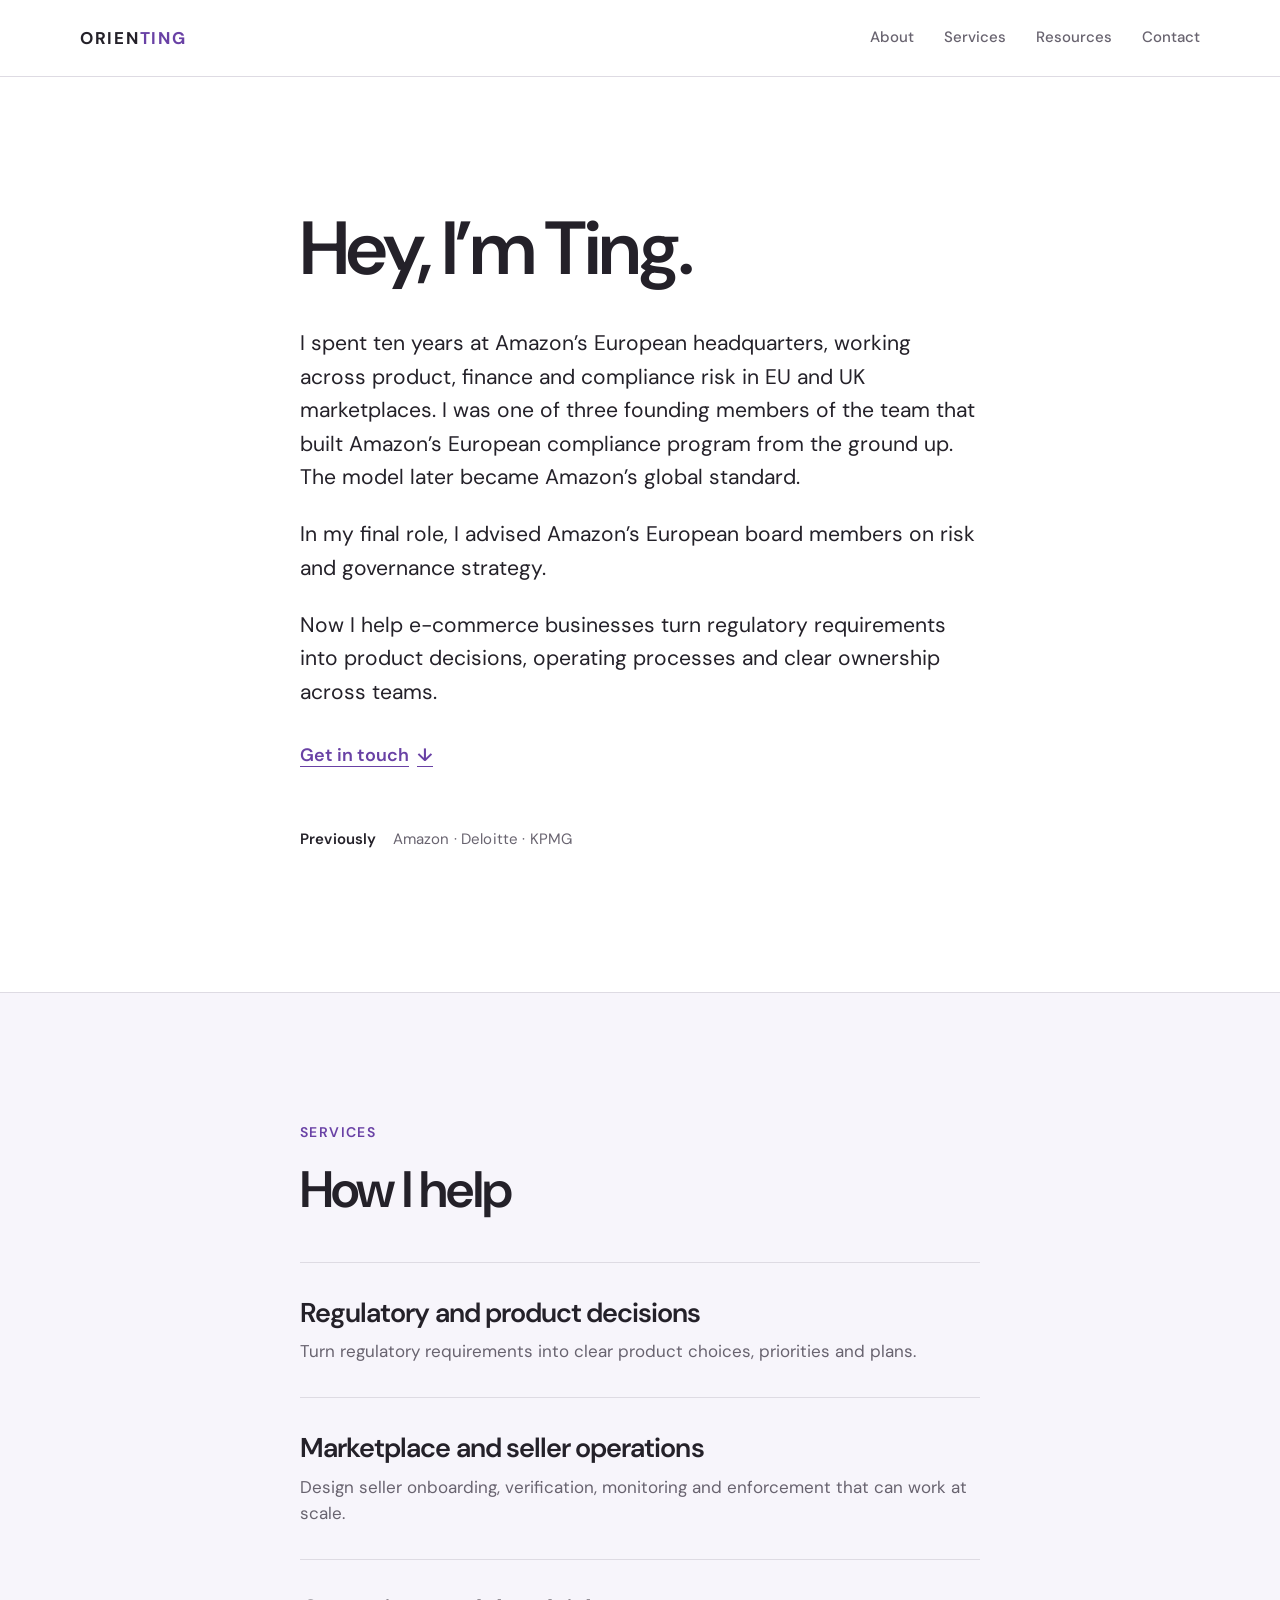
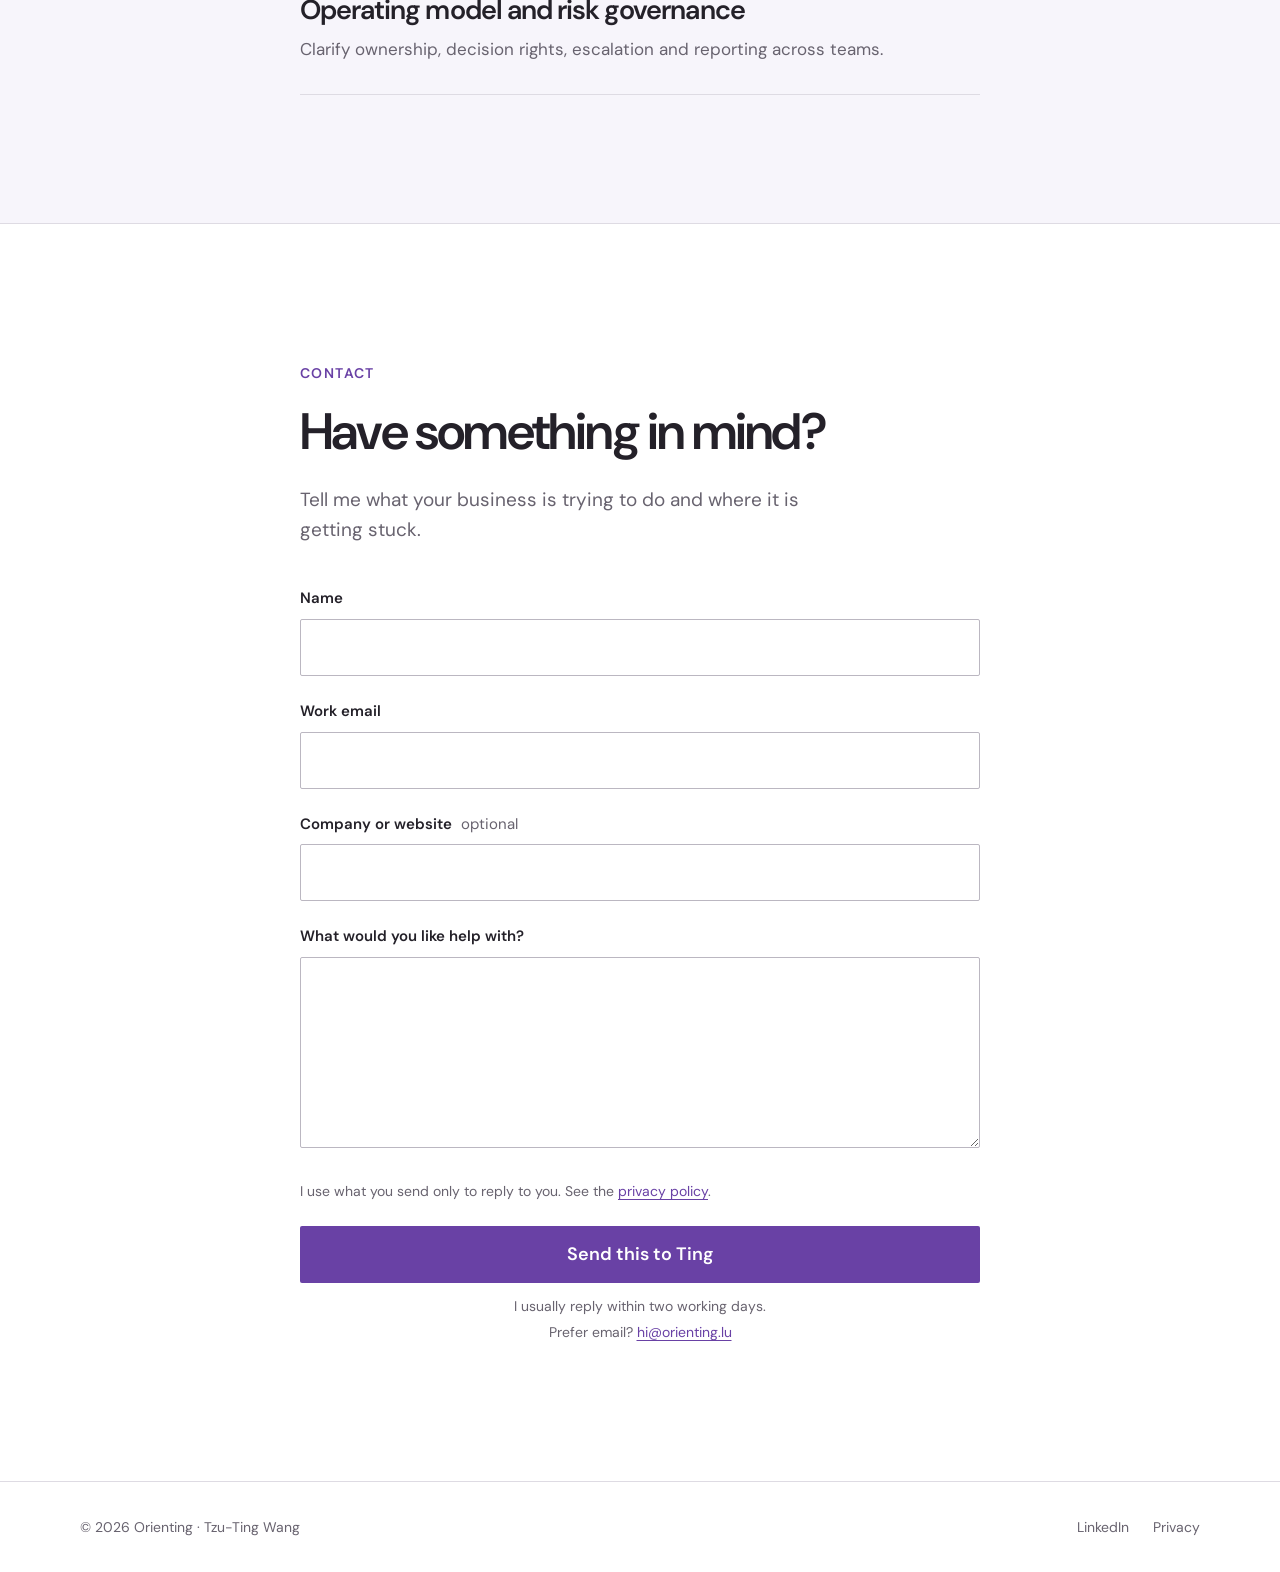
==== index.html @ 8e0dd649 "Fix homepage sharing image reference" ====
<!DOCTYPE html>
<html lang="en">
<head>
  <meta charset="UTF-8" />
  <meta name="viewport" content="width=device-width, initial-scale=1.0" />
  <title>E-commerce Regulatory Advisory | Ting Wang | Orienting</title>
  <meta name="description" content="Ting Wang helps e-commerce businesses turn regulatory requirements into product decisions, operating processes and clear ownership across teams." />
  <meta name="author" content="Tzu-Ting Wang" />
  <meta property="og:title" content="E-commerce Regulatory Advisory | Ting Wang" />
  <meta property="og:description" content="Product, operations and risk advice for e-commerce businesses." />
  <meta property="og:image" content="https://orienting.lu/assets/og-image.jpg" />
  <meta property="og:url" content="https://orienting.lu" />
  <meta property="og:type" content="website" />
  <meta property="og:site_name" content="Orienting" />
  <meta name="twitter:card" content="summary_large_image" />
  <meta name="twitter:title" content="E-commerce Regulatory Advisory | Ting Wang" />
  <meta name="twitter:description" content="Product, operations and risk advice for e-commerce businesses." />
  <meta name="twitter:image" content="https://orienting.lu/assets/og-image.jpg" />
  <link rel="canonical" href="https://orienting.lu/" />
  <link rel="alternate" hreflang="en" href="https://orienting.lu/" />
  <link rel="alternate" hreflang="x-default" href="https://orienting.lu/" />
  <link rel="icon" href="/assets/favicon.svg" type="image/svg+xml" />
  <link rel="preconnect" href="https://fonts.googleapis.com" />
  <link rel="preconnect" href="https://fonts.gstatic.com" crossorigin />
  <link href="https://fonts.googleapis.com/css2?family=DM+Sans:wght@400;500;600;700&amp;display=swap" rel="stylesheet" />
  <link rel="stylesheet" href="/style.css" />

  <script type="application/ld+json">
  {
    "@context": "https://schema.org",
    "@graph": [
      {
        "@type": "ProfessionalService",
        "@id": "https://orienting.lu/#organization",
        "name": "Orienting",
        "url": "https://orienting.lu/",
        "email": "hi@orienting.lu",
        "description": "Independent advisory helping e-commerce businesses turn regulatory requirements into product decisions, operating processes and clear ownership across teams.",
        "founder": { "@id": "https://orienting.lu/#tzu-ting-wang" },
        "areaServed": { "@type": "Place", "name": "Worldwide" },
        "knowsAbout": [
          "European e-commerce compliance",
          "Online marketplace compliance",
          "Marketplace seller operations",
          "Regulatory product decisions",
          "Risk governance"
        ],
        "address": { "@type": "PostalAddress", "addressCountry": "LU", "addressLocality": "Luxembourg" }
      },
      {
        "@type": "Person",
        "@id": "https://orienting.lu/#tzu-ting-wang",
        "name": "Tzu-Ting Wang",
        "alternateName": "Ting Wang",
        "jobTitle": "Founder, Orienting",
        "worksFor": { "@id": "https://orienting.lu/#organization" },
        "url": "https://orienting.lu/",
        "email": "hi@orienting.lu",
        "knowsLanguage": ["en", "zh"],
        "alumniOf": [
          { "@type": "Organization", "name": "Amazon" },
          { "@type": "Organization", "name": "Deloitte" },
          { "@type": "Organization", "name": "KPMG" }
        ],
        "knowsAbout": [
          "European e-commerce compliance",
          "Online marketplace compliance",
          "Marketplace seller operations",
          "Regulatory product decisions",
          "Risk governance"
        ],
        "sameAs": [
          "https://www.linkedin.com/in/wangtzuting/",
          "https://luma.com/user/usr-sBGOoekdV7BDtQ0"
        ]
      },
      {
        "@type": "WebSite",
        "@id": "https://orienting.lu/#website",
        "url": "https://orienting.lu/",
        "name": "Orienting",
        "publisher": { "@id": "https://orienting.lu/#organization" },
        "inLanguage": "en"
      }
    ]
  }
  </script>
</head>
<body>
  <header class="nav">
    <div class="shell nav__inner">
      <a href="#about" class="nav__wordmark" aria-label="Orienting home">ORIEN<span>TING</span></a>
      <nav class="nav__links" id="navLinks" aria-label="Main navigation">
        <a href="#about">About</a>
        <a href="#services">Services</a>
        <a href="/resources">Resources</a>
        <a href="#contact">Contact</a>
      </nav>
      <button class="nav__hamburger" id="navHamburger" type="button" aria-label="Open menu" aria-controls="navLinks" aria-expanded="false">
        <span></span><span></span><span></span>
      </button>
    </div>
  </header>

  <main>
    <section class="intro" id="about" aria-labelledby="intro-title">
      <div class="reading-column">
        <h1 id="intro-title">Hey, I’m Ting.</h1>
        <p>I spent ten years at Amazon’s European headquarters, working across product, finance and compliance risk in EU and UK marketplaces. I was one of three founding members of the team that built Amazon’s European compliance program from the ground up. The model later became Amazon’s global standard.</p>
        <p>In my final role, I advised Amazon’s European board members on risk and governance strategy.</p>
        <p>Now I help e-commerce businesses turn regulatory requirements into product decisions, operating processes and clear ownership across teams.</p>
        <a class="text-cta" href="#contact">Get in touch <span aria-hidden="true">↓</span></a>
        <p class="previously"><span>Previously</span> Amazon · Deloitte · KPMG</p>
      </div>
    </section>

    <section class="services" id="services" aria-labelledby="services-title">
      <div class="reading-column">
        <p class="section-label">Services</p>
        <h2 id="services-title">How I help</h2>

        <div class="service-list">
          <article class="service">
            <h3>Regulatory and product decisions</h3>
            <p>Turn regulatory requirements into clear product choices, priorities and plans.</p>
          </article>
          <article class="service">
            <h3>Marketplace and seller operations</h3>
            <p>Design seller onboarding, verification, monitoring and enforcement that can work at scale.</p>
          </article>
          <article class="service">
            <h3>Operating model and risk governance</h3>
            <p>Clarify ownership, decision rights, escalation and reporting across teams.</p>
          </article>
        </div>
      </div>
    </section>

    <section class="contact" id="contact" aria-labelledby="contact-title">
      <div class="reading-column">
        <p class="section-label">Contact</p>
        <h2 id="contact-title">Have something in mind?</h2>
        <p class="contact__lede">Tell me what your business is trying to do and where it is getting stuck.</p>

        <form class="enquiry" id="enquiryForm" method="post" action="/api/enquiry" novalidate>
          <div class="enquiry__field">
            <label for="name">Name</label>
            <input type="text" id="name" name="name" autocomplete="name" required />
          </div>

          <div class="enquiry__field">
            <label for="email">Work email</label>
            <input type="email" id="email" name="email" autocomplete="email" required />
          </div>

          <div class="enquiry__field">
            <label for="company">Company or website <span>optional</span></label>
            <input type="text" id="company" name="company" autocomplete="organization" />
          </div>

          <div class="enquiry__field">
            <label for="message">What would you like help with?</label>
            <textarea id="message" name="message" rows="6" required></textarea>
          </div>

          <p class="enquiry__privacy">I use what you send only to reply to you. See the <a href="/privacy">privacy policy</a>.</p>

          <div class="enquiry__trap" aria-hidden="true">
            <label for="website">Do not fill this in</label>
            <input type="text" id="website" name="website" tabindex="-1" autocomplete="off" />
          </div>

          <button type="submit" class="submit-button" id="enquirySubmit">Send this to Ting</button>
          <p class="enquiry__note">I usually reply within two working days.</p>
          <p class="enquiry__fallback">Prefer email? <a href="mailto:hi@orienting.lu">hi@orienting.lu</a></p>
          <p class="enquiry__status" id="enquiryStatus" role="status" aria-live="polite"></p>
        </form>
      </div>
    </section>
  </main>

  <footer class="footer">
    <div class="shell footer__inner">
      <p>© 2026 Orienting · Tzu-Ting Wang</p>
      <div class="footer__links">
        <a href="https://www.linkedin.com/in/wangtzuting/" target="_blank" rel="noopener">LinkedIn</a>
        <a href="/privacy">Privacy</a>
      </div>
    </div>
  </footer>

  <script src="/script.js"></script>
</body>
</html>
---- style.css ----
:root {
  --background: #ffffff;
  --surface: #f7f5fb;
  --text: #242129;
  --muted: #68636f;
  --line: #dedbe3;
  --accent: #6941a5;
  --accent-dark: #4d2a82;
  --focus: #d38b16;
  --font: "DM Sans", -apple-system, BlinkMacSystemFont, "Segoe UI", sans-serif;
}

* { box-sizing: border-box; }

html {
  scroll-behavior: smooth;
  scroll-padding-top: 76px;
}

body {
  margin: 0;
  background: var(--background);
  color: var(--text);
  font-family: var(--font);
  font-size: 18px;
  line-height: 1.58;
  -webkit-font-smoothing: antialiased;
}

body.menu-open { overflow: hidden; }

a {
  color: inherit;
  text-decoration: none;
}

button,
input,
textarea {
  font: inherit;
}

h1,
h2,
h3,
p {
  margin-top: 0;
}

h1,
h2,
h3 {
  color: var(--text);
  font-weight: 600;
  letter-spacing: -0.035em;
  line-height: 1.15;
}

h1 {
  margin-bottom: 36px;
  font-size: clamp(2.75rem, 6vw, 4.7rem);
}

h2 {
  margin-bottom: 42px;
  font-size: clamp(2.1rem, 4vw, 3.25rem);
}

h3 {
  margin-bottom: 10px;
  font-size: clamp(1.35rem, 2.2vw, 1.7rem);
}

p {
  margin-bottom: 24px;
}

:focus-visible {
  outline: 3px solid var(--focus);
  outline-offset: 4px;
}

.shell {
  width: min(1120px, calc(100% - 48px));
  margin: 0 auto;
}

.reading-column {
  width: min(680px, calc(100% - 48px));
  margin: 0 auto;
}

.nav {
  position: sticky;
  z-index: 20;
  top: 0;
  background: rgba(255, 255, 255, 0.96);
  border-bottom: 1px solid var(--line);
  backdrop-filter: blur(12px);
}

.nav__inner {
  min-height: 76px;
  display: flex;
  align-items: center;
  justify-content: space-between;
  gap: 28px;
}

.nav__wordmark {
  font-size: 17px;
  font-weight: 700;
  letter-spacing: 0.1em;
}

.nav__wordmark span {
  color: var(--accent);
}

.nav__links {
  display: flex;
  align-items: center;
  gap: 30px;
  color: var(--muted);
  font-size: 15px;
  font-weight: 500;
}

.nav__links a {
  padding: 8px 0;
}

.nav__links a:hover {
  color: var(--accent);
}

.nav__hamburger {
  width: 44px;
  height: 44px;
  display: none;
  padding: 0;
  border: 0;
  background: transparent;
  cursor: pointer;
}

.nav__hamburger span {
  width: 25px;
  height: 2px;
  display: block;
  margin: 5px auto;
  background: var(--text);
  transition: transform 180ms ease, opacity 180ms ease;
}

.intro {
  padding: clamp(78px, 10vw, 132px) 0 clamp(88px, 11vw, 144px);
}

.intro .reading-column > p {
  font-size: clamp(1.15rem, 2vw, 1.32rem);
  line-height: 1.58;
}

.text-cta {
  display: inline-flex;
  align-items: center;
  gap: 8px;
  margin-top: 8px;
  color: var(--accent);
  font-weight: 600;
  text-decoration: underline;
  text-decoration-thickness: 1px;
  text-underline-offset: 5px;
}

.text-cta:hover {
  color: var(--accent-dark);
}

.previously {
  margin: 58px 0 0;
  color: var(--muted);
  font-size: 15px !important;
  letter-spacing: 0.01em;
}

.previously span {
  margin-right: 12px;
  color: var(--text);
  font-weight: 600;
}

.services {
  padding: clamp(82px, 10vw, 128px) 0;
  background: var(--surface);
  border-block: 1px solid var(--line);
}

.section-label {
  margin-bottom: 18px;
  color: var(--accent);
  font-size: 14px;
  font-weight: 600;
  letter-spacing: 0.1em;
  text-transform: uppercase;
}

.service-list {
  border-top: 1px solid var(--line);
}

.service {
  padding: 34px 0 32px;
  border-bottom: 1px solid var(--line);
}

.service p {
  margin: 0;
  color: var(--muted);
  font-size: 17px;
}

.contact {
  padding: clamp(86px, 11vw, 138px) 0;
}

.contact__lede {
  max-width: 560px;
  margin: -18px 0 42px;
  color: var(--muted);
  font-size: 19px;
}

.enquiry__field {
  margin-bottom: 24px;
}

.enquiry__field label {
  display: block;
  margin-bottom: 8px;
  font-size: 15px;
  font-weight: 600;
}

.enquiry__field label span {
  margin-left: 5px;
  color: var(--muted);
  font-weight: 400;
}

.enquiry__field input,
.enquiry__field textarea {
  width: 100%;
  padding: 14px 15px;
  color: var(--text);
  background: var(--background);
  border: 1px solid #bbb7c1;
  border-radius: 2px;
  font-size: 17px;
}

.enquiry__field textarea {
  min-height: 164px;
  resize: vertical;
}

.enquiry__field input:focus,
.enquiry__field textarea:focus {
  border-color: var(--accent);
  box-shadow: 0 0 0 1px var(--accent);
  outline: 0;
}

.enquiry__field input[aria-invalid="true"],
.enquiry__field textarea[aria-invalid="true"] {
  border-color: #a43c32;
}

.enquiry__privacy {
  margin: 0 0 24px;
  color: var(--muted);
  font-size: 14px;
}

.enquiry__privacy a,
.enquiry__fallback a {
  color: var(--accent);
  text-decoration: underline;
  text-underline-offset: 3px;
}

.enquiry__trap {
  position: absolute;
  left: -9999px;
  width: 1px;
  height: 1px;
  overflow: hidden;
}

.submit-button {
  width: 100%;
  min-height: 54px;
  padding: 14px 22px;
  color: #fff;
  background: var(--accent);
  border: 0;
  border-radius: 2px;
  font-weight: 600;
  cursor: pointer;
}

.submit-button:hover {
  background: var(--accent-dark);
}

.submit-button[disabled] {
  opacity: 0.6;
  cursor: progress;
}

.enquiry__note,
.enquiry__fallback {
  margin: 12px 0 0;
  color: var(--muted);
  text-align: center;
  font-size: 14px;
}

.enquiry__fallback {
  margin-top: 4px;
}

.enquiry__status {
  margin: 20px 0 0;
  text-align: center;
  font-size: 16px;
  font-weight: 600;
}

.enquiry__status:empty {
  margin: 0;
}

.enquiry__status.is-error {
  color: #a43c32;
}

.enquiry__status.is-success {
  color: var(--accent-dark);
}

.enquiry--sent .enquiry__field,
.enquiry--sent .enquiry__privacy,
.enquiry--sent .submit-button,
.enquiry--sent .enquiry__note,
.enquiry--sent .enquiry__fallback {
  display: none;
}

.enquiry--sent .enquiry__status {
  padding: 28px 0;
  font-size: 19px;
}

.footer {
  padding: 34px 0;
  color: var(--muted);
  border-top: 1px solid var(--line);
  font-size: 14px;
}

.footer__inner {
  display: flex;
  align-items: center;
  justify-content: space-between;
  gap: 24px;
}

.footer p {
  margin: 0;
}

.footer__links {
  display: flex;
  gap: 24px;
}

.footer a:hover {
  color: var(--accent);
}

.resources-page,
.privacy-section {
  min-height: 72vh;
  padding: clamp(76px, 9vw, 118px) 0;
}

.resources-intro {
  margin-bottom: 70px;
}

.resources-intro h1,
.privacy__headline {
  font-size: clamp(2.65rem, 5vw, 4.35rem);
}

.resources-intro p {
  color: var(--muted);
  font-size: 19px;
}

.resource-list {
  border-top: 1px solid var(--line);
}

.resource {
  padding: 38px 0;
  border-bottom: 1px solid var(--line);
  scroll-margin-top: 96px;
}

.resource h2 {
  margin-bottom: 22px;
  font-size: clamp(1.65rem, 3vw, 2.2rem);
}

.resource p {
  color: var(--muted);
  font-size: 17px;
}

.resource .resource__source {
  margin-bottom: 0;
  font-size: 14px;
}

.resource a,
.privacy__body a {
  color: var(--accent);
  text-decoration: underline;
  text-underline-offset: 3px;
}

.resources-contact {
  padding-top: 70px;
}

.resources-contact h2 {
  margin-bottom: 18px;
  font-size: clamp(1.9rem, 3.5vw, 2.6rem);
}

.privacy__updated,
.privacy__body {
  color: var(--muted);
}

.privacy__body {
  margin-top: 52px;
}

.privacy__body h2 {
  margin: 42px 0 16px;
  font-size: 1.6rem;
}

@media (max-width: 760px) {
  body {
    font-size: 17px;
  }

  .shell,
  .reading-column {
    width: min(100% - 36px, 680px);
  }

  .nav__inner {
    min-height: 68px;
  }

  .nav__hamburger {
    display: block;
  }

  .nav__links {
    position: fixed;
    inset: 68px 0 auto;
    display: none;
    padding: 26px 18px 30px;
    align-items: stretch;
    gap: 4px;
    background: #fff;
    border-bottom: 1px solid var(--line);
    box-shadow: 0 18px 34px rgba(36, 33, 41, 0.08);
    font-size: 18px;
  }

  .nav__links.open {
    display: flex;
  }

  .nav__links a {
    padding: 12px 0;
  }

  .nav__hamburger[aria-expanded="true"] span:nth-child(1) {
    transform: translateY(7px) rotate(45deg);
  }

  .nav__hamburger[aria-expanded="true"] span:nth-child(2) {
    opacity: 0;
  }

  .nav__hamburger[aria-expanded="true"] span:nth-child(3) {
    transform: translateY(-7px) rotate(-45deg);
  }

  .intro {
    padding-top: 66px;
    padding-bottom: 88px;
  }

  .intro .reading-column > p {
    font-size: 1.08rem;
    line-height: 1.62;
  }

  h1 {
    margin-bottom: 30px;
    font-size: clamp(2.65rem, 13vw, 3.75rem);
  }

  h2 {
    margin-bottom: 34px;
  }

  .previously {
    margin-top: 46px;
    line-height: 1.7 !important;
  }

  .service {
    padding: 29px 0 27px;
  }

  .contact__lede {
    margin-top: -12px;
    margin-bottom: 36px;
  }

  .footer__inner {
    align-items: flex-start;
    flex-direction: column;
    gap: 14px;
  }
}

@media (prefers-reduced-motion: reduce) {
  html {
    scroll-behavior: auto;
  }

  *,
  *::before,
  *::after {
    transition: none !important;
  }
}
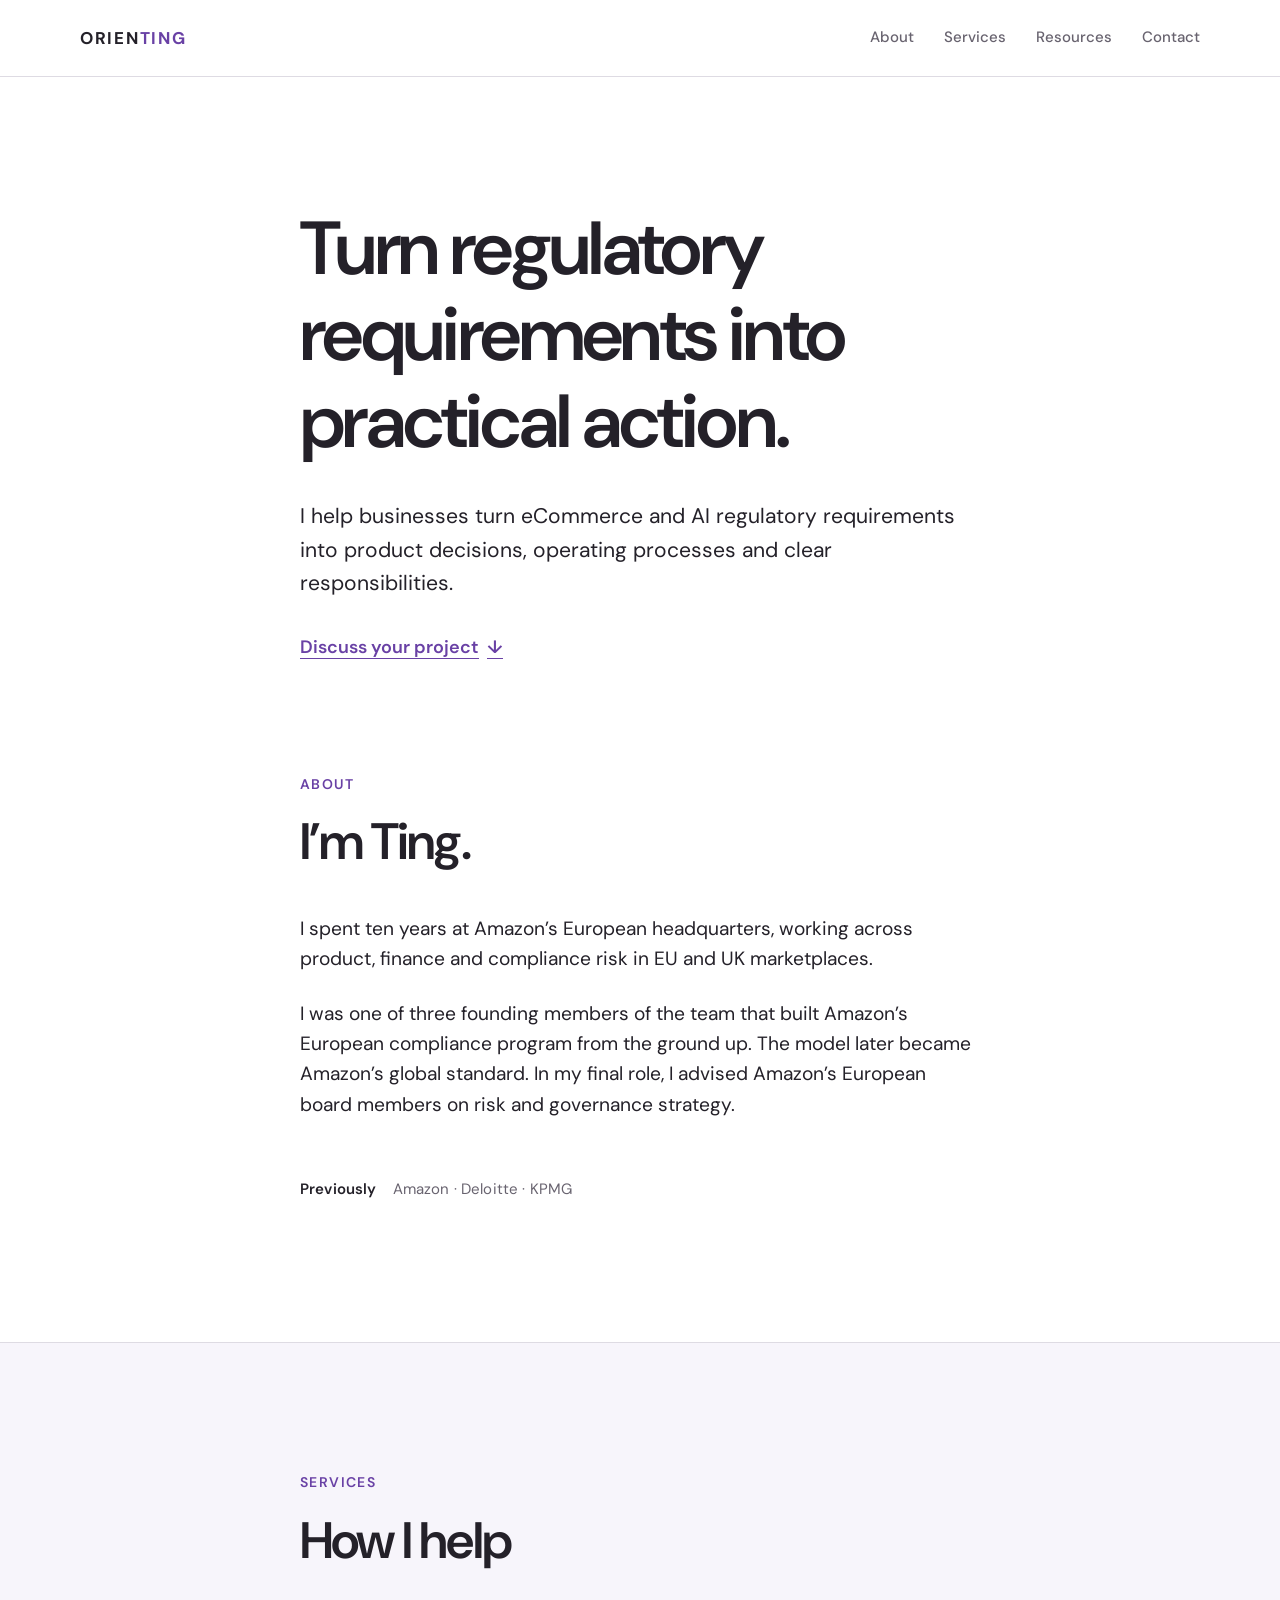
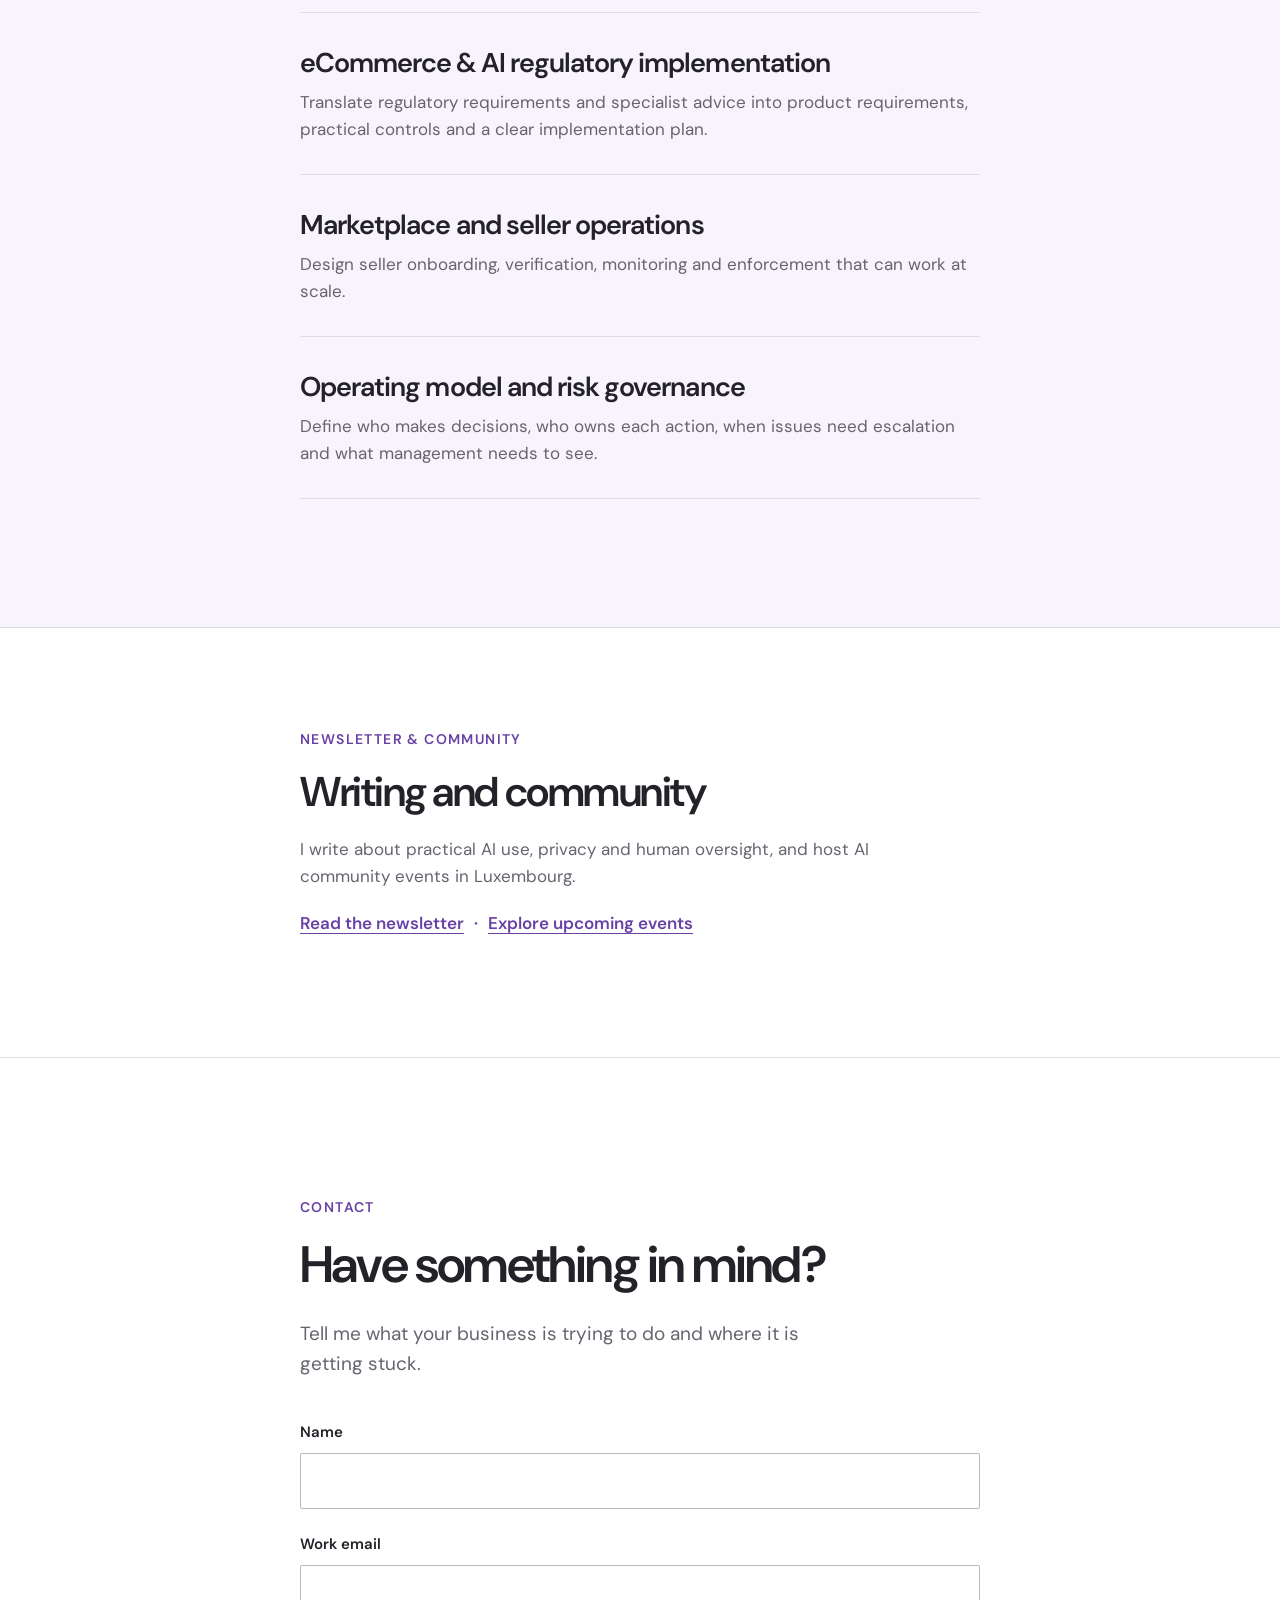
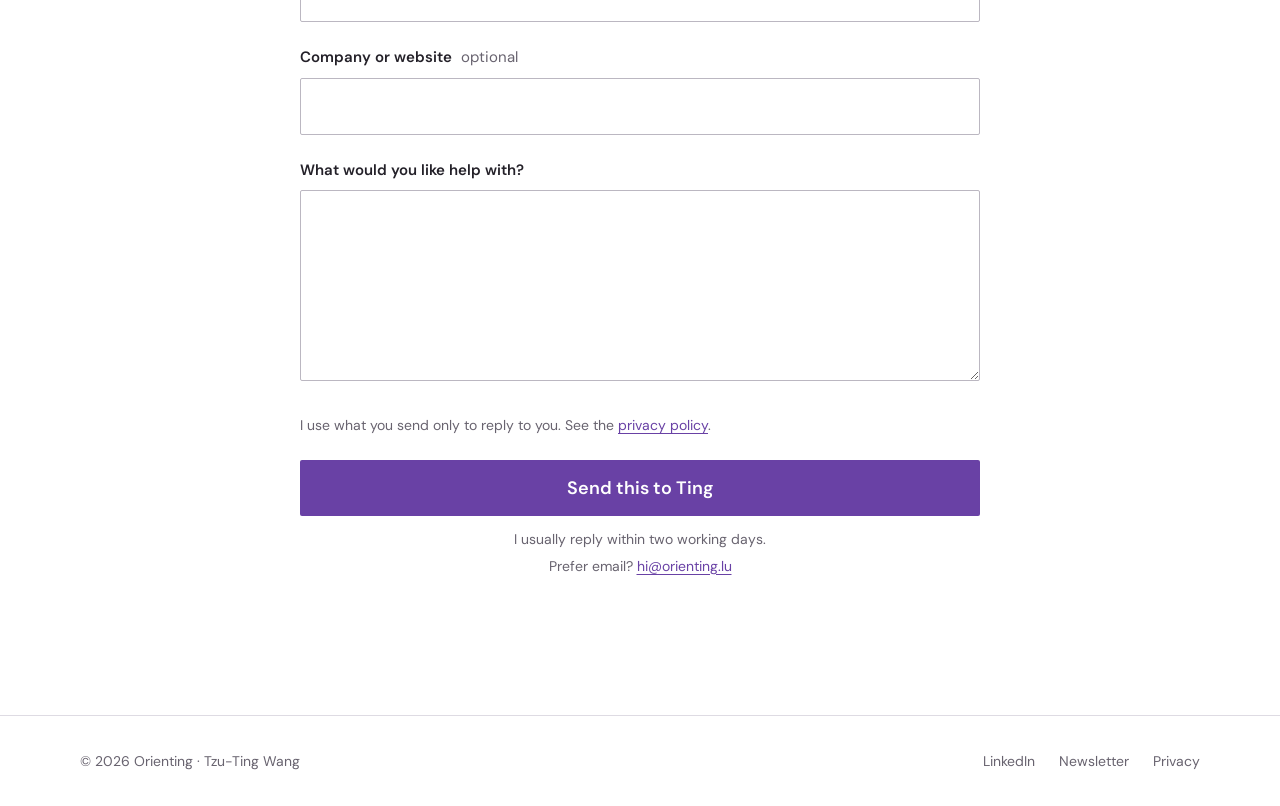
==== commit 31517abd: "Update eCommerce and AI positioning Refresh the homepage offer, services, newsletter and community l" ====
--- a/index.html
+++ b/index.html
@@ -3,19 +3,19 @@
 <head>
   <meta charset="UTF-8" />
   <meta name="viewport" content="width=device-width, initial-scale=1.0" />
-  <title>E-commerce Regulatory Advisory | Ting Wang | Orienting</title>
-  <meta name="description" content="Ting Wang helps e-commerce businesses turn regulatory requirements into product decisions, operating processes and clear ownership across teams." />
+  <title>eCommerce &amp; AI Regulatory Implementation | Ting Wang | Orienting</title>
+  <meta name="description" content="Turn eCommerce and AI regulatory requirements into product decisions, operating processes and clear responsibilities. Independent advice from Ting Wang." />
   <meta name="author" content="Tzu-Ting Wang" />
-  <meta property="og:title" content="E-commerce Regulatory Advisory | Ting Wang" />
-  <meta property="og:description" content="Product, operations and risk advice for e-commerce businesses." />
-  <meta property="og:image" content="https://orienting.lu/assets/og-image.jpg" />
+  <meta property="og:title" content="eCommerce &amp; AI Regulatory Implementation | Ting Wang" />
+  <meta property="og:description" content="Turn eCommerce and AI regulatory requirements into product decisions, operating processes and clear responsibilities. Independent advice from Ting Wang." />
+  <meta property="og:image" content="https://orienting.lu/assets/og-image-v2.png" />
   <meta property="og:url" content="https://orienting.lu" />
   <meta property="og:type" content="website" />
   <meta property="og:site_name" content="Orienting" />
   <meta name="twitter:card" content="summary_large_image" />
-  <meta name="twitter:title" content="E-commerce Regulatory Advisory | Ting Wang" />
-  <meta name="twitter:description" content="Product, operations and risk advice for e-commerce businesses." />
-  <meta name="twitter:image" content="https://orienting.lu/assets/og-image.jpg" />
+  <meta name="twitter:title" content="eCommerce &amp; AI Regulatory Implementation | Ting Wang" />
+  <meta name="twitter:description" content="Turn eCommerce and AI regulatory requirements into product decisions, operating processes and clear responsibilities. Independent advice from Ting Wang." />
+  <meta name="twitter:image" content="https://orienting.lu/assets/og-image-v2.png" />
   <link rel="canonical" href="https://orienting.lu/" />
   <link rel="alternate" hreflang="en" href="https://orienting.lu/" />
   <link rel="alternate" hreflang="x-default" href="https://orienting.lu/" />
@@ -35,7 +35,7 @@
         "name": "Orienting",
         "url": "https://orienting.lu/",
         "email": "hi@orienting.lu",
-        "description": "Independent advisory helping e-commerce businesses turn regulatory requirements into product decisions, operating processes and clear ownership across teams.",
+        "description": "Independent advice from Ting Wang on turning eCommerce and AI regulatory requirements into product decisions, operating processes and clear responsibilities.",
         "founder": { "@id": "https://orienting.lu/#tzu-ting-wang" },
         "areaServed": { "@type": "Place", "name": "Worldwide" },
         "knowsAbout": [
@@ -43,7 +43,8 @@
           "Online marketplace compliance",
           "Marketplace seller operations",
           "Regulatory product decisions",
-          "Risk governance"
+          "Risk governance",
+          "AI regulatory implementation"
         ],
         "address": { "@type": "PostalAddress", "addressCountry": "LU", "addressLocality": "Luxembourg" }
       },
@@ -67,7 +68,8 @@
           "Online marketplace compliance",
           "Marketplace seller operations",
           "Regulatory product decisions",
-          "Risk governance"
+          "Risk governance",
+          "AI regulatory implementation"
         ],
         "sameAs": [
           "https://www.linkedin.com/in/wangtzuting/",
@@ -89,7 +91,7 @@
 <body>
   <header class="nav">
     <div class="shell nav__inner">
-      <a href="#about" class="nav__wordmark" aria-label="Orienting home">ORIEN<span>TING</span></a>
+      <a href="/" class="nav__wordmark" aria-label="Orienting home">ORIEN<span>TING</span></a>
       <nav class="nav__links" id="navLinks" aria-label="Main navigation">
         <a href="#about">About</a>
         <a href="#services">Services</a>
@@ -103,13 +105,20 @@
   </header>
 
   <main>
-    <section class="intro" id="about" aria-labelledby="intro-title">
-      <div class="reading-column">
-        <h1 id="intro-title">Hey, I’m Ting.</h1>
-        <p>I spent ten years at Amazon’s European headquarters, working across product, finance and compliance risk in EU and UK marketplaces. I was one of three founding members of the team that built Amazon’s European compliance program from the ground up. The model later became Amazon’s global standard.</p>
-        <p>In my final role, I advised Amazon’s European board members on risk and governance strategy.</p>
-        <p>Now I help e-commerce businesses turn regulatory requirements into product decisions, operating processes and clear ownership across teams.</p>
-        <a class="text-cta" href="#contact">Get in touch <span aria-hidden="true">↓</span></a>
+    <section class="intro" aria-labelledby="intro-title">
+      <div class="reading-column">
+        <h1 id="intro-title">Turn regulatory requirements into practical action.</h1>
+        <p>I help businesses turn eCommerce and AI regulatory requirements into product decisions, operating processes and clear responsibilities.</p>
+        <a class="text-cta" href="#contact">Discuss your project <span aria-hidden="true">↓</span></a>
+      </div>
+    </section>
+
+    <section class="about" id="about" aria-labelledby="about-title">
+      <div class="reading-column">
+        <p class="section-label">About</p>
+        <h2 id="about-title">I’m Ting.</h2>
+        <p>I spent ten years at Amazon’s European headquarters, working across product, finance and compliance risk in EU and UK marketplaces.</p>
+        <p>I was one of three founding members of the team that built Amazon’s European compliance program from the ground up. The model later became Amazon’s global standard. In my final role, I advised Amazon’s European board members on risk and governance strategy.</p>
         <p class="previously"><span>Previously</span> Amazon · Deloitte · KPMG</p>
       </div>
     </section>
@@ -121,8 +130,8 @@
 
         <div class="service-list">
           <article class="service">
-            <h3>Regulatory and product decisions</h3>
-            <p>Turn regulatory requirements into clear product choices, priorities and plans.</p>
+            <h3>eCommerce &amp; AI regulatory implementation</h3>
+            <p>Translate regulatory requirements and specialist advice into product requirements, practical controls and a clear implementation plan.</p>
           </article>
           <article class="service">
             <h3>Marketplace and seller operations</h3>
@@ -130,9 +139,18 @@
           </article>
           <article class="service">
             <h3>Operating model and risk governance</h3>
-            <p>Clarify ownership, decision rights, escalation and reporting across teams.</p>
+            <p>Define who makes decisions, who owns each action, when issues need escalation and what management needs to see.</p>
           </article>
         </div>
+      </div>
+    </section>
+
+    <section class="newsletter" aria-labelledby="newsletter-title">
+      <div class="reading-column">
+        <p class="section-label">Newsletter &amp; community</p>
+        <h2 id="newsletter-title">Writing and community</h2>
+        <p>I write about practical AI use, privacy and human oversight, and host AI community events in Luxembourg.</p>
+        <p class="newsletter__links"><a href="https://twspace.substack.com/" target="_blank" rel="noopener">Read the newsletter</a><span aria-hidden="true">·</span><a href="https://luma.com/user/ttwang" target="_blank" rel="noopener">Explore upcoming events</a></p>
       </div>
     </section>
 
@@ -184,6 +202,7 @@
       <p>© 2026 Orienting · Tzu-Ting Wang</p>
       <div class="footer__links">
         <a href="https://www.linkedin.com/in/wangtzuting/" target="_blank" rel="noopener">LinkedIn</a>
+        <a href="https://twspace.substack.com/" target="_blank" rel="noopener">Newsletter</a>
         <a href="/privacy">Privacy</a>
       </div>
     </div>
--- a/style.css
+++ b/style.css
@@ -154,7 +154,7 @@
 }
 
 .intro {
-  padding: clamp(78px, 10vw, 132px) 0 clamp(88px, 11vw, 144px);
+  padding: clamp(78px, 10vw, 132px) 0 clamp(72px, 9vw, 112px);
 }
 
 .intro .reading-column > p {
@@ -191,6 +191,14 @@
   font-weight: 600;
 }
 
+.about {
+  padding: 0 0 clamp(88px, 11vw, 144px);
+}
+
+.about .reading-column > p:not(.section-label):not(.previously) {
+  font-size: clamp(1.05rem, 1.8vw, 1.2rem);
+}
+
 .services {
   padding: clamp(82px, 10vw, 128px) 0;
   background: var(--surface);
@@ -219,6 +227,42 @@
   margin: 0;
   color: var(--muted);
   font-size: 17px;
+}
+
+.newsletter {
+  padding: clamp(68px, 8vw, 100px) 0;
+  border-bottom: 1px solid var(--line);
+}
+
+.newsletter h2 {
+  margin-bottom: 20px;
+  font-size: clamp(1.9rem, 3.5vw, 2.6rem);
+}
+
+.newsletter p:not(.section-label) {
+  max-width: 590px;
+  margin-bottom: 20px;
+  color: var(--muted);
+  font-size: 17px;
+}
+
+.newsletter__links {
+  display: flex;
+  flex-wrap: wrap;
+  gap: 10px;
+  color: var(--accent) !important;
+  font-weight: 600;
+}
+
+.newsletter__links a {
+  color: var(--accent);
+  text-decoration: underline;
+  text-decoration-thickness: 1px;
+  text-underline-offset: 4px;
+}
+
+.newsletter__links a:hover {
+  color: var(--accent-dark);
 }
 
 .contact {
@@ -518,6 +562,10 @@
 
   .intro {
     padding-top: 66px;
+    padding-bottom: 64px;
+  }
+
+  .about {
     padding-bottom: 88px;
   }
 
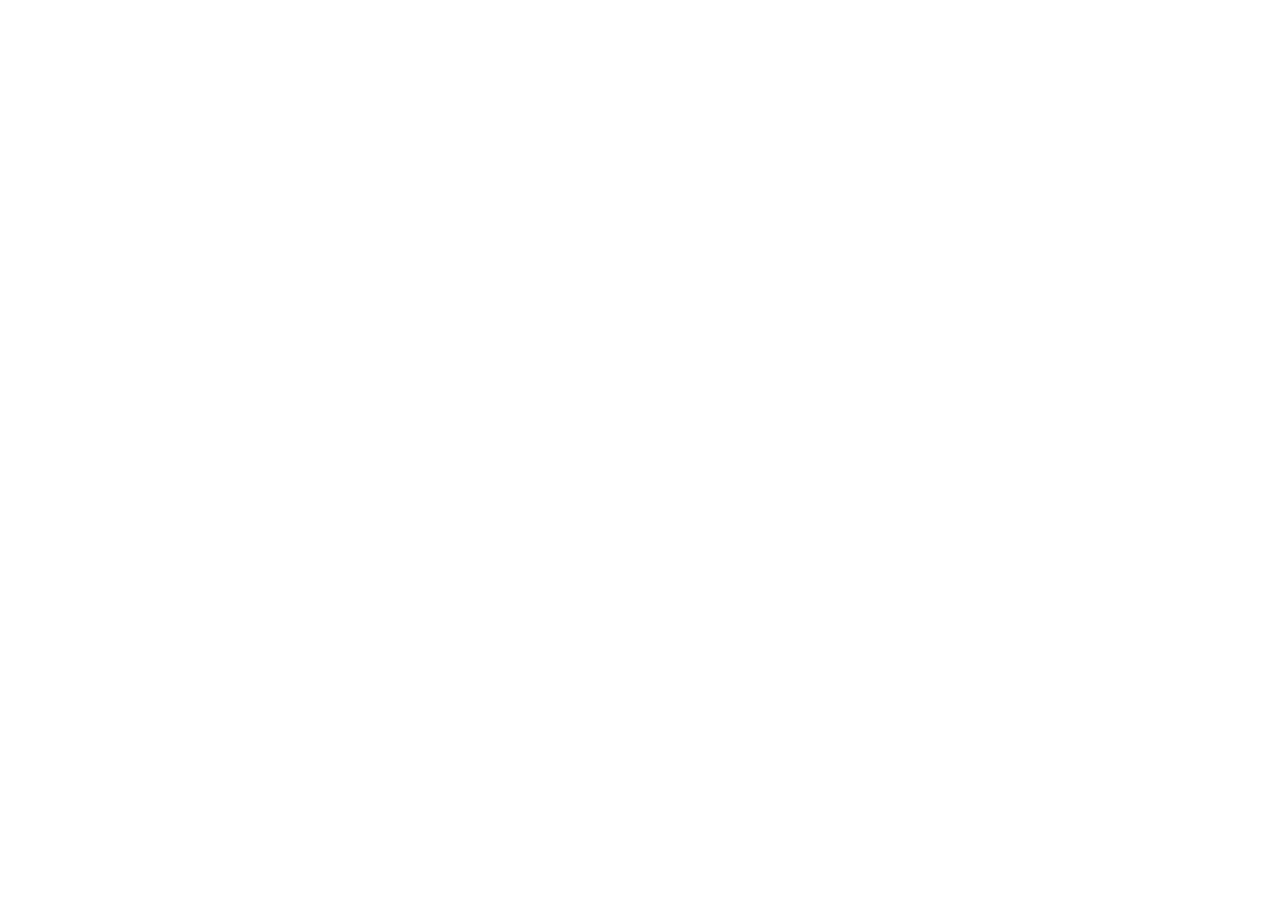
==== commit e4539f41: "Update regulatory advisory sharing metadata" ====
--- a/index.html
+++ b/index.html
@@ -6,16 +6,22 @@
   <title>eCommerce &amp; AI Regulatory Implementation | Ting Wang | Orienting</title>
   <meta name="description" content="Turn eCommerce and AI regulatory requirements into product decisions, operating processes and clear responsibilities. Independent advice from Ting Wang." />
   <meta name="author" content="Tzu-Ting Wang" />
-  <meta property="og:title" content="eCommerce &amp; AI Regulatory Implementation | Ting Wang" />
-  <meta property="og:description" content="Turn eCommerce and AI regulatory requirements into product decisions, operating processes and clear responsibilities. Independent advice from Ting Wang." />
-  <meta property="og:image" content="https://orienting.lu/assets/og-image-v2.png" />
-  <meta property="og:url" content="https://orienting.lu" />
+  <meta property="og:title" content="Orienting | Regulatory Implementation Advisory" />
+  <meta property="og:description" content="I help businesses turn regulatory requirements into prioritised product and operating roadmaps, drawing on a decade at Amazon and earlier experience at Deloitte and KPMG." />
+  <meta property="og:image" content="https://orienting.lu/assets/og-action-plan-2026.png" />
+  <meta property="og:image:secure_url" content="https://orienting.lu/assets/og-action-plan-2026.png" />
+  <meta property="og:image:type" content="image/png" />
+  <meta property="og:image:width" content="1200" />
+  <meta property="og:image:height" content="630" />
+  <meta property="og:image:alt" content="Turn regulatory requirements into a clear action plan." />
+  <meta property="og:url" content="https://orienting.lu/" />
   <meta property="og:type" content="website" />
   <meta property="og:site_name" content="Orienting" />
   <meta name="twitter:card" content="summary_large_image" />
-  <meta name="twitter:title" content="eCommerce &amp; AI Regulatory Implementation | Ting Wang" />
-  <meta name="twitter:description" content="Turn eCommerce and AI regulatory requirements into product decisions, operating processes and clear responsibilities. Independent advice from Ting Wang." />
-  <meta name="twitter:image" content="https://orienting.lu/assets/og-image-v2.png" />
+  <meta name="twitter:title" content="Orienting | Regulatory Implementation Advisory" />
+  <meta name="twitter:description" content="I help businesses turn regulatory requirements into prioritised product and operating roadmaps, drawing on a decade at Amazon and earlier experience at Deloitte and KPMG." />
+  <meta name="twitter:image" content="https://orienting.lu/assets/og-action-plan-2026.png" />
+  <meta name="twitter:image:alt" content="Turn regulatory requirements into a clear action plan." />
   <link rel="canonical" href="https://orienting.lu/" />
   <link rel="alternate" hreflang="en" href="https://orienting.lu/" />
   <link rel="alternate" hreflang="x-default" href="https://orienting.lu/" />
@@ -24,6 +30,7 @@
   <link rel="preconnect" href="https://fonts.gstatic.com" crossorigin />
   <link href="https://fonts.googleapis.com/css2?family=DM+Sans:wght@400;500;600;700&amp;display=swap" rel="stylesheet" />
   <link rel="stylesheet" href="/style.css" />
+
 
   <script type="application/ld+json">
   {
@@ -61,153 +68,3 @@
         "alumniOf": [
           { "@type": "Organization", "name": "Amazon" },
           { "@type": "Organization", "name": "Deloitte" },
-          { "@type": "Organization", "name": "KPMG" }
-        ],
-        "knowsAbout": [
-          "European e-commerce compliance",
-          "Online marketplace compliance",
-          "Marketplace seller operations",
-          "Regulatory product decisions",
-          "Risk governance",
-          "AI regulatory implementation"
-        ],
-        "sameAs": [
-          "https://www.linkedin.com/in/wangtzuting/",
-          "https://luma.com/user/usr-sBGOoekdV7BDtQ0"
-        ]
-      },
-      {
-        "@type": "WebSite",
-        "@id": "https://orienting.lu/#website",
-        "url": "https://orienting.lu/",
-        "name": "Orienting",
-        "publisher": { "@id": "https://orienting.lu/#organization" },
-        "inLanguage": "en"
-      }
-    ]
-  }
-  </script>
-</head>
-<body>
-  <header class="nav">
-    <div class="shell nav__inner">
-      <a href="/" class="nav__wordmark" aria-label="Orienting home">ORIEN<span>TING</span></a>
-      <nav class="nav__links" id="navLinks" aria-label="Main navigation">
-        <a href="#about">About</a>
-        <a href="#services">Services</a>
-        <a href="/resources">Resources</a>
-        <a href="#contact">Contact</a>
-      </nav>
-      <button class="nav__hamburger" id="navHamburger" type="button" aria-label="Open menu" aria-controls="navLinks" aria-expanded="false">
-        <span></span><span></span><span></span>
-      </button>
-    </div>
-  </header>
-
-  <main>
-    <section class="intro" aria-labelledby="intro-title">
-      <div class="reading-column">
-        <h1 id="intro-title">Turn regulatory requirements into practical action.</h1>
-        <p>I help businesses turn eCommerce and AI regulatory requirements into product decisions, operating processes and clear responsibilities.</p>
-        <a class="text-cta" href="#contact">Discuss your project <span aria-hidden="true">↓</span></a>
-      </div>
-    </section>
-
-    <section class="about" id="about" aria-labelledby="about-title">
-      <div class="reading-column">
-        <p class="section-label">About</p>
-        <h2 id="about-title">I’m Ting.</h2>
-        <p>I spent ten years at Amazon’s European headquarters, working across product, finance and compliance risk in EU and UK marketplaces.</p>
-        <p>I was one of three founding members of the team that built Amazon’s European compliance program from the ground up. The model later became Amazon’s global standard. In my final role, I advised Amazon’s European board members on risk and governance strategy.</p>
-        <p class="previously"><span>Previously</span> Amazon · Deloitte · KPMG</p>
-      </div>
-    </section>
-
-    <section class="services" id="services" aria-labelledby="services-title">
-      <div class="reading-column">
-        <p class="section-label">Services</p>
-        <h2 id="services-title">How I help</h2>
-
-        <div class="service-list">
-          <article class="service">
-            <h3>eCommerce &amp; AI regulatory implementation</h3>
-            <p>Translate regulatory requirements and specialist advice into product requirements, practical controls and a clear implementation plan.</p>
-          </article>
-          <article class="service">
-            <h3>Marketplace and seller operations</h3>
-            <p>Design seller onboarding, verification, monitoring and enforcement that can work at scale.</p>
-          </article>
-          <article class="service">
-            <h3>Operating model and risk governance</h3>
-            <p>Define who makes decisions, who owns each action, when issues need escalation and what management needs to see.</p>
-          </article>
-        </div>
-      </div>
-    </section>
-
-    <section class="newsletter" aria-labelledby="newsletter-title">
-      <div class="reading-column">
-        <p class="section-label">Newsletter &amp; community</p>
-        <h2 id="newsletter-title">Writing and community</h2>
-        <p>I write about practical AI use, privacy and human oversight, and host AI community events in Luxembourg.</p>
-        <p class="newsletter__links"><a href="https://twspace.substack.com/" target="_blank" rel="noopener">Read the newsletter</a><span aria-hidden="true">·</span><a href="https://luma.com/user/ttwang" target="_blank" rel="noopener">Explore upcoming events</a></p>
-      </div>
-    </section>
-
-    <section class="contact" id="contact" aria-labelledby="contact-title">
-      <div class="reading-column">
-        <p class="section-label">Contact</p>
-        <h2 id="contact-title">Have something in mind?</h2>
-        <p class="contact__lede">Tell me what your business is trying to do and where it is getting stuck.</p>
-
-        <form class="enquiry" id="enquiryForm" method="post" action="/api/enquiry" novalidate>
-          <div class="enquiry__field">
-            <label for="name">Name</label>
-            <input type="text" id="name" name="name" autocomplete="name" required />
-          </div>
-
-          <div class="enquiry__field">
-            <label for="email">Work email</label>
-            <input type="email" id="email" name="email" autocomplete="email" required />
-          </div>
-
-          <div class="enquiry__field">
-            <label for="company">Company or website <span>optional</span></label>
-            <input type="text" id="company" name="company" autocomplete="organization" />
-          </div>
-
-          <div class="enquiry__field">
-            <label for="message">What would you like help with?</label>
-            <textarea id="message" name="message" rows="6" required></textarea>
-          </div>
-
-          <p class="enquiry__privacy">I use what you send only to reply to you. See the <a href="/privacy">privacy policy</a>.</p>
-
-          <div class="enquiry__trap" aria-hidden="true">
-            <label for="website">Do not fill this in</label>
-            <input type="text" id="website" name="website" tabindex="-1" autocomplete="off" />
-          </div>
-
-          <button type="submit" class="submit-button" id="enquirySubmit">Send this to Ting</button>
-          <p class="enquiry__note">I usually reply within two working days.</p>
-          <p class="enquiry__fallback">Prefer email? <a href="mailto:hi@orienting.lu">hi@orienting.lu</a></p>
-          <p class="enquiry__status" id="enquiryStatus" role="status" aria-live="polite"></p>
-        </form>
-      </div>
-    </section>
-  </main>
-
-  <footer class="footer">
-    <div class="shell footer__inner">
-      <p>© 2026 Orienting · Tzu-Ting Wang</p>
-      <div class="footer__links">
-        <a href="https://www.linkedin.com/in/wangtzuting/" target="_blank" rel="noopener">LinkedIn</a>
-        <a href="https://twspace.substack.com/" target="_blank" rel="noopener">Newsletter</a>
-        <a href="/privacy">Privacy</a>
-      </div>
-    </div>
-  </footer>
-
-  <script src="/script.js"></script>
-</body>
-</html>
--- a/style.css
+++ b/style.css
@@ -525,19 +525,32 @@
 
   .nav__hamburger {
     display: block;
+    flex: 0 0 auto;
+    margin-right: -8px;
+    border-radius: 4px;
+  }
+
+  .nav__hamburger:hover,
+  .nav__hamburger[aria-expanded="true"] {
+    background: var(--surface);
   }
 
   .nav__links {
     position: fixed;
     inset: 68px 0 auto;
     display: none;
-    padding: 26px 18px 30px;
+    max-height: calc(100dvh - 68px);
+    padding: 10px 18px 18px;
     align-items: stretch;
-    gap: 4px;
+    flex-direction: column;
+    gap: 0;
+    overflow-y: auto;
+    color: var(--text);
     background: #fff;
     border-bottom: 1px solid var(--line);
-    box-shadow: 0 18px 34px rgba(36, 33, 41, 0.08);
-    font-size: 18px;
+    box-shadow: 0 18px 34px rgba(36, 33, 41, 0.14);
+    font-size: 19px;
+    font-weight: 600;
   }
 
   .nav__links.open {
@@ -545,7 +558,24 @@
   }
 
   .nav__links a {
-    padding: 12px 0;
+    width: 100%;
+    min-height: 56px;
+    display: flex;
+    align-items: center;
+    justify-content: space-between;
+    padding: 14px 10px;
+    border-bottom: 1px solid var(--line);
+  }
+
+  .nav__links a::after {
+    content: "→";
+    color: var(--accent);
+    font-size: 20px;
+    font-weight: 400;
+  }
+
+  .nav__links a:last-child {
+    border-bottom: 0;
   }
 
   .nav__hamburger[aria-expanded="true"] span:nth-child(1) {
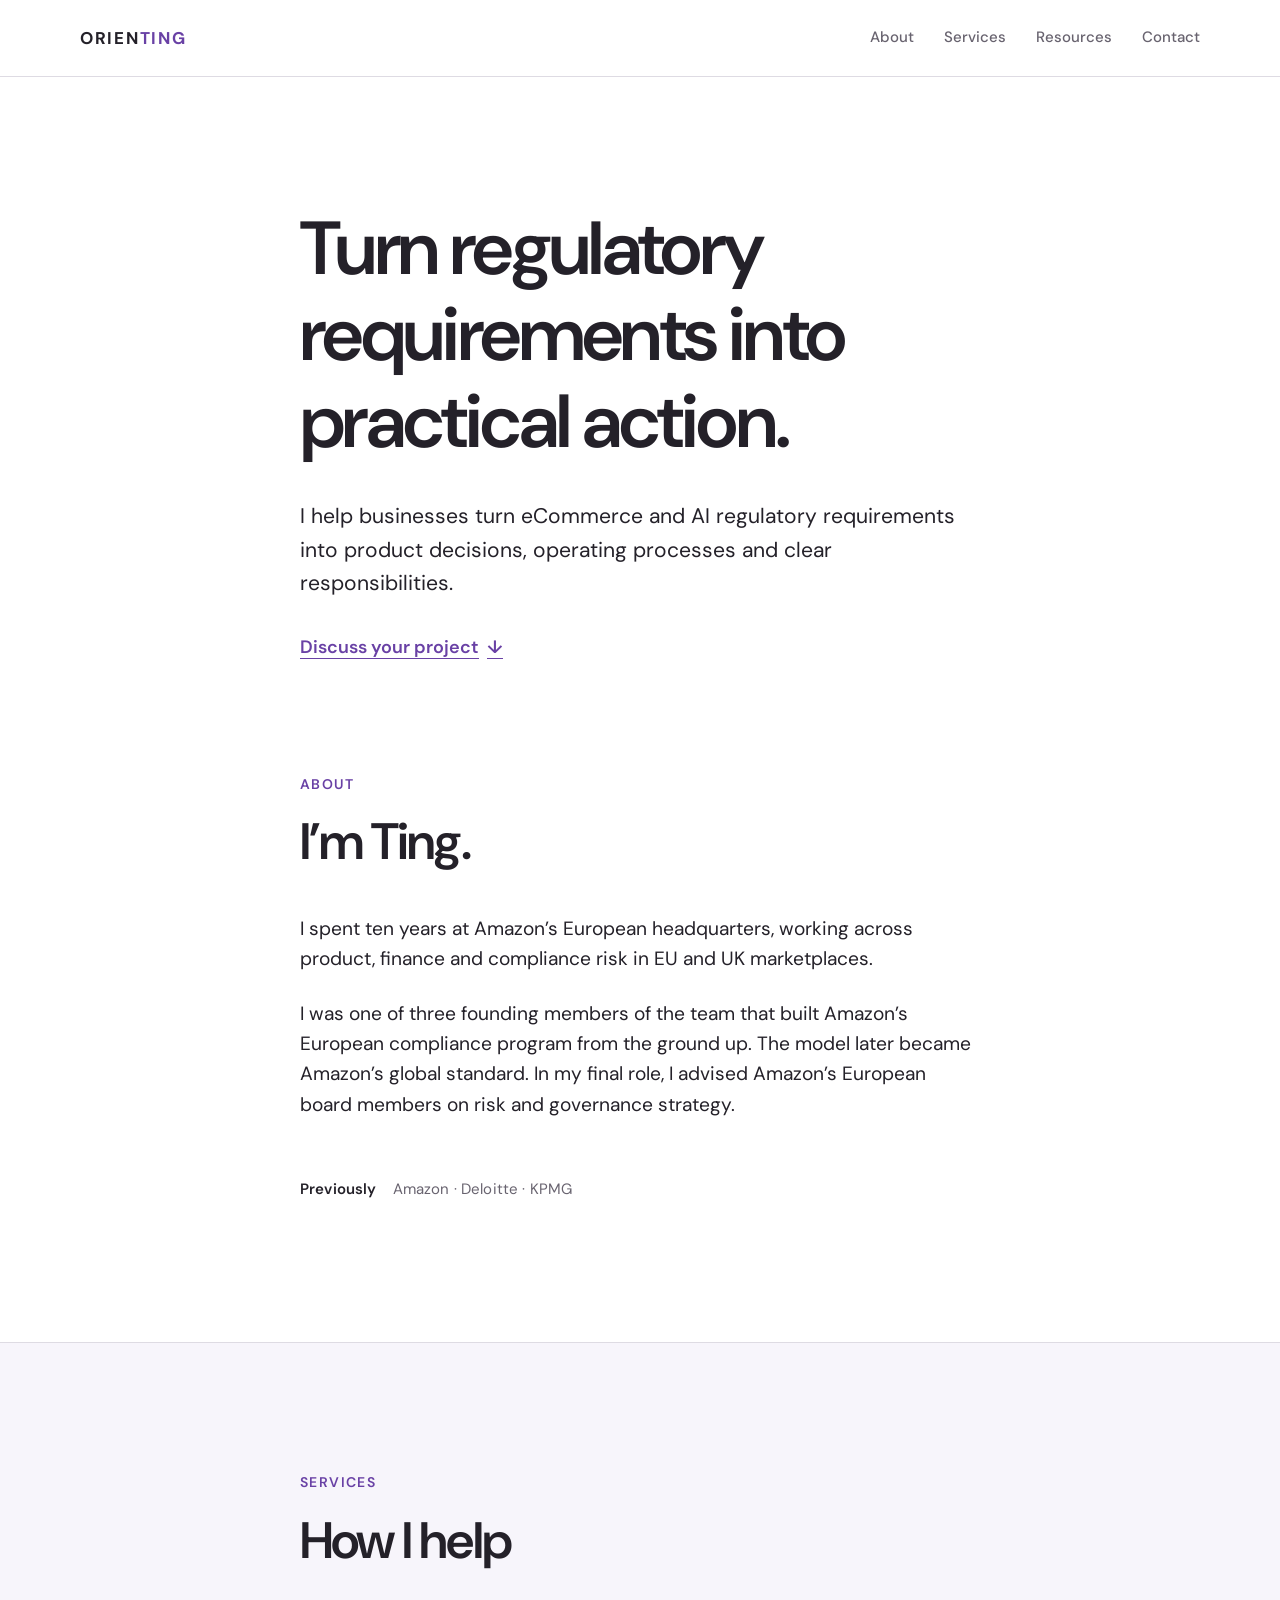
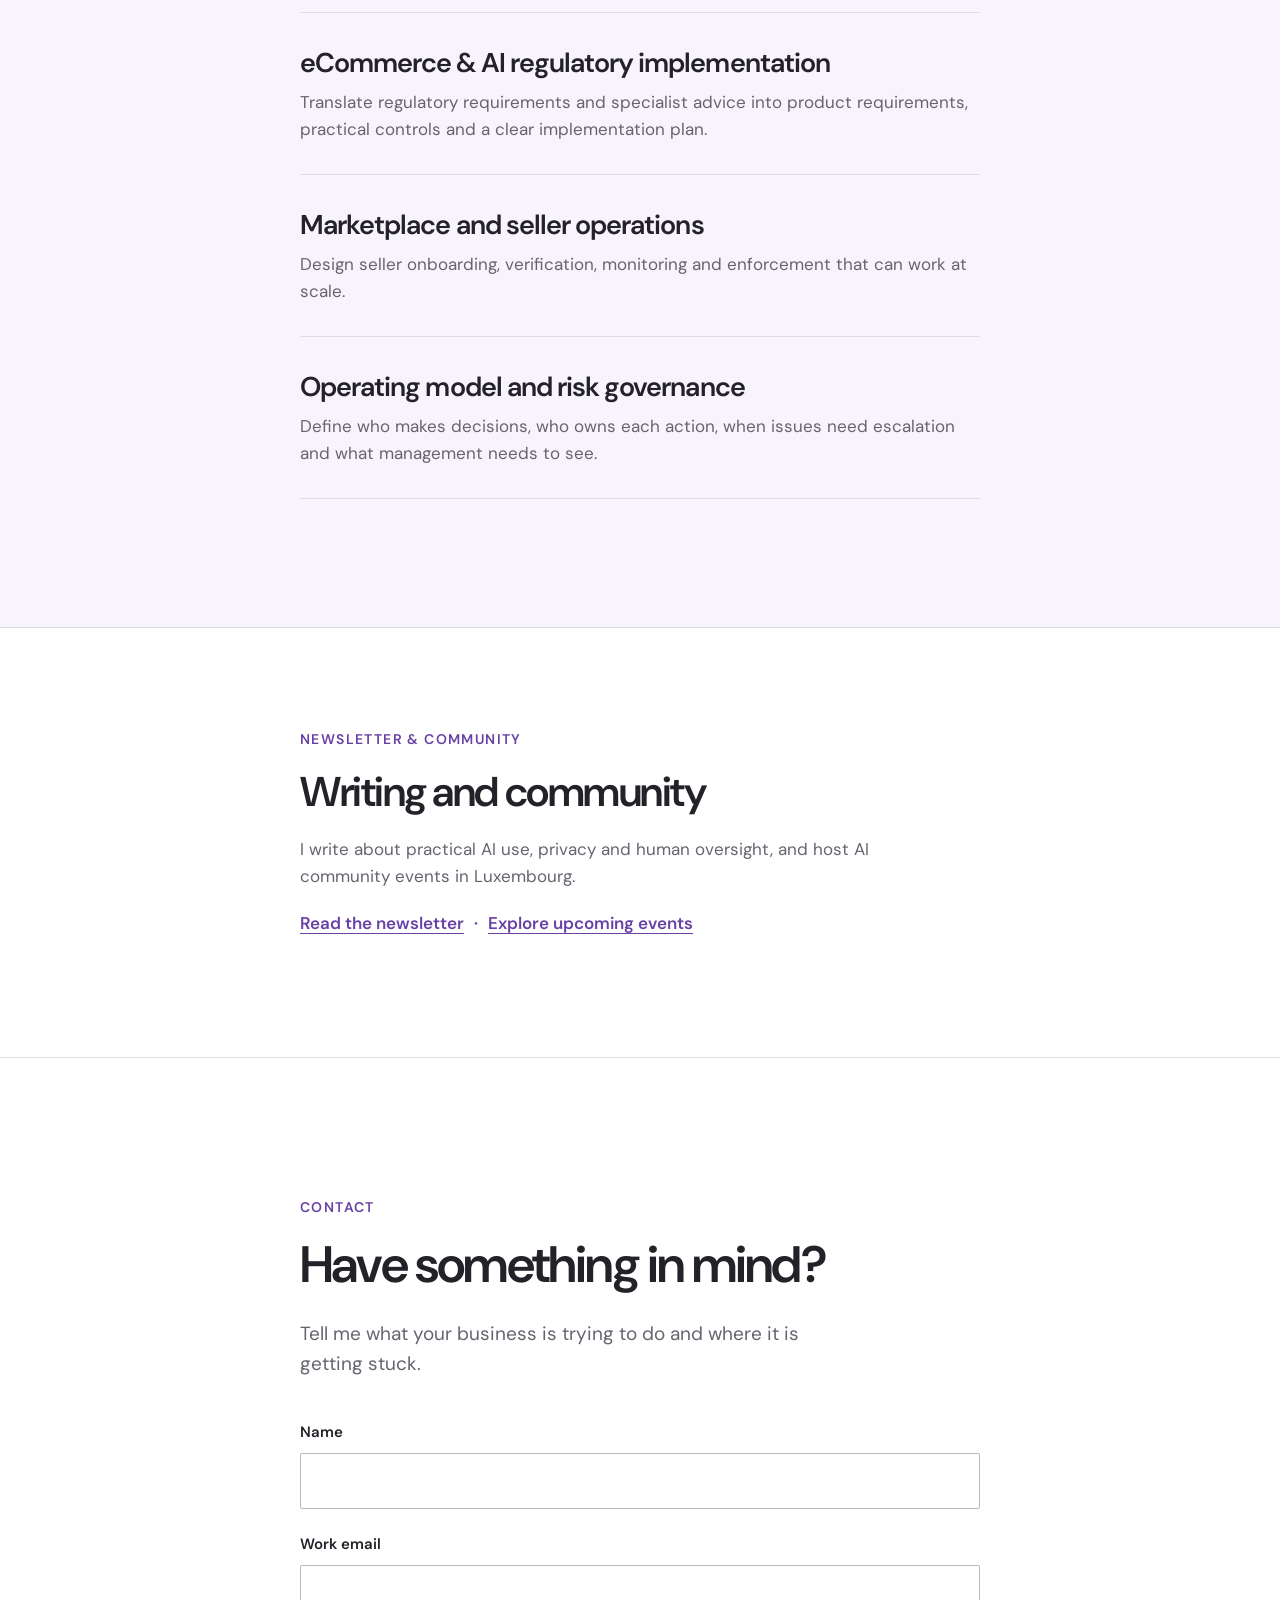
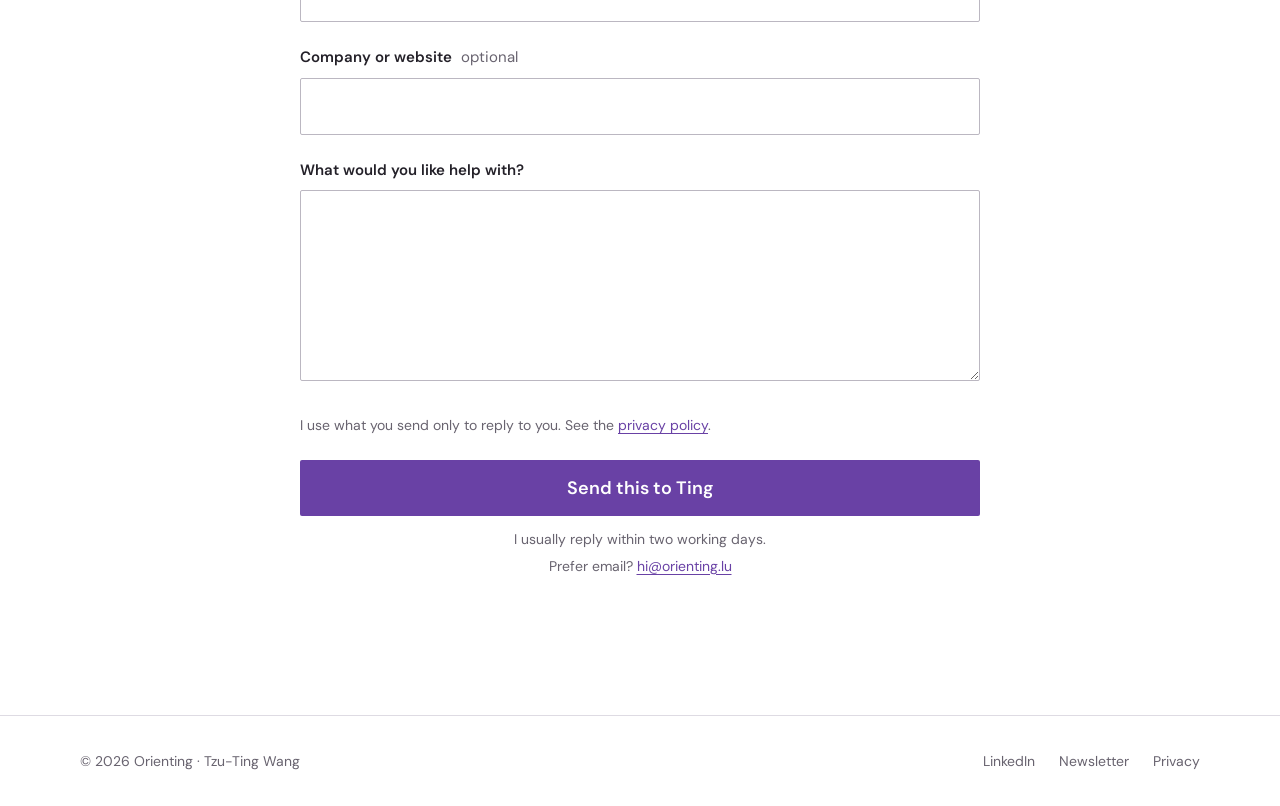
==== commit 316ebb19: "Restore homepage and update sharing metadata" ====
--- a/index.html
+++ b/index.html
@@ -30,7 +30,6 @@
   <link rel="preconnect" href="https://fonts.gstatic.com" crossorigin />
   <link href="https://fonts.googleapis.com/css2?family=DM+Sans:wght@400;500;600;700&amp;display=swap" rel="stylesheet" />
   <link rel="stylesheet" href="/style.css" />
-
 
   <script type="application/ld+json">
   {
@@ -68,3 +67,153 @@
         "alumniOf": [
           { "@type": "Organization", "name": "Amazon" },
           { "@type": "Organization", "name": "Deloitte" },
+          { "@type": "Organization", "name": "KPMG" }
+        ],
+        "knowsAbout": [
+          "European e-commerce compliance",
+          "Online marketplace compliance",
+          "Marketplace seller operations",
+          "Regulatory product decisions",
+          "Risk governance",
+          "AI regulatory implementation"
+        ],
+        "sameAs": [
+          "https://www.linkedin.com/in/wangtzuting/",
+          "https://luma.com/user/usr-sBGOoekdV7BDtQ0"
+        ]
+      },
+      {
+        "@type": "WebSite",
+        "@id": "https://orienting.lu/#website",
+        "url": "https://orienting.lu/",
+        "name": "Orienting",
+        "publisher": { "@id": "https://orienting.lu/#organization" },
+        "inLanguage": "en"
+      }
+    ]
+  }
+  </script>
+</head>
+<body>
+  <header class="nav">
+    <div class="shell nav__inner">
+      <a href="/" class="nav__wordmark" aria-label="Orienting home">ORIEN<span>TING</span></a>
+      <nav class="nav__links" id="navLinks" aria-label="Main navigation">
+        <a href="#about">About</a>
+        <a href="#services">Services</a>
+        <a href="/resources">Resources</a>
+        <a href="#contact">Contact</a>
+      </nav>
+      <button class="nav__hamburger" id="navHamburger" type="button" aria-label="Open menu" aria-controls="navLinks" aria-expanded="false">
+        <span></span><span></span><span></span>
+      </button>
+    </div>
+  </header>
+
+  <main>
+    <section class="intro" aria-labelledby="intro-title">
+      <div class="reading-column">
+        <h1 id="intro-title">Turn regulatory requirements into practical action.</h1>
+        <p>I help businesses turn eCommerce and AI regulatory requirements into product decisions, operating processes and clear responsibilities.</p>
+        <a class="text-cta" href="#contact">Discuss your project <span aria-hidden="true">↓</span></a>
+      </div>
+    </section>
+
+    <section class="about" id="about" aria-labelledby="about-title">
+      <div class="reading-column">
+        <p class="section-label">About</p>
+        <h2 id="about-title">I’m Ting.</h2>
+        <p>I spent ten years at Amazon’s European headquarters, working across product, finance and compliance risk in EU and UK marketplaces.</p>
+        <p>I was one of three founding members of the team that built Amazon’s European compliance program from the ground up. The model later became Amazon’s global standard. In my final role, I advised Amazon’s European board members on risk and governance strategy.</p>
+        <p class="previously"><span>Previously</span> Amazon · Deloitte · KPMG</p>
+      </div>
+    </section>
+
+    <section class="services" id="services" aria-labelledby="services-title">
+      <div class="reading-column">
+        <p class="section-label">Services</p>
+        <h2 id="services-title">How I help</h2>
+
+        <div class="service-list">
+          <article class="service">
+            <h3>eCommerce &amp; AI regulatory implementation</h3>
+            <p>Translate regulatory requirements and specialist advice into product requirements, practical controls and a clear implementation plan.</p>
+          </article>
+          <article class="service">
+            <h3>Marketplace and seller operations</h3>
+            <p>Design seller onboarding, verification, monitoring and enforcement that can work at scale.</p>
+          </article>
+          <article class="service">
+            <h3>Operating model and risk governance</h3>
+            <p>Define who makes decisions, who owns each action, when issues need escalation and what management needs to see.</p>
+          </article>
+        </div>
+      </div>
+    </section>
+
+    <section class="newsletter" aria-labelledby="newsletter-title">
+      <div class="reading-column">
+        <p class="section-label">Newsletter &amp; community</p>
+        <h2 id="newsletter-title">Writing and community</h2>
+        <p>I write about practical AI use, privacy and human oversight, and host AI community events in Luxembourg.</p>
+        <p class="newsletter__links"><a href="https://twspace.substack.com/" target="_blank" rel="noopener">Read the newsletter</a><span aria-hidden="true">·</span><a href="https://luma.com/user/ttwang" target="_blank" rel="noopener">Explore upcoming events</a></p>
+      </div>
+    </section>
+
+    <section class="contact" id="contact" aria-labelledby="contact-title">
+      <div class="reading-column">
+        <p class="section-label">Contact</p>
+        <h2 id="contact-title">Have something in mind?</h2>
+        <p class="contact__lede">Tell me what your business is trying to do and where it is getting stuck.</p>
+
+        <form class="enquiry" id="enquiryForm" method="post" action="/api/enquiry" novalidate>
+          <div class="enquiry__field">
+            <label for="name">Name</label>
+            <input type="text" id="name" name="name" autocomplete="name" required />
+          </div>
+
+          <div class="enquiry__field">
+            <label for="email">Work email</label>
+            <input type="email" id="email" name="email" autocomplete="email" required />
+          </div>
+
+          <div class="enquiry__field">
+            <label for="company">Company or website <span>optional</span></label>
+            <input type="text" id="company" name="company" autocomplete="organization" />
+          </div>
+
+          <div class="enquiry__field">
+            <label for="message">What would you like help with?</label>
+            <textarea id="message" name="message" rows="6" required></textarea>
+          </div>
+
+          <p class="enquiry__privacy">I use what you send only to reply to you. See the <a href="/privacy">privacy policy</a>.</p>
+
+          <div class="enquiry__trap" aria-hidden="true">
+            <label for="website">Do not fill this in</label>
+            <input type="text" id="website" name="website" tabindex="-1" autocomplete="off" />
+          </div>
+
+          <button type="submit" class="submit-button" id="enquirySubmit">Send this to Ting</button>
+          <p class="enquiry__note">I usually reply within two working days.</p>
+          <p class="enquiry__fallback">Prefer email? <a href="mailto:hi@orienting.lu">hi@orienting.lu</a></p>
+          <p class="enquiry__status" id="enquiryStatus" role="status" aria-live="polite"></p>
+        </form>
+      </div>
+    </section>
+  </main>
+
+  <footer class="footer">
+    <div class="shell footer__inner">
+      <p>© 2026 Orienting · Tzu-Ting Wang</p>
+      <div class="footer__links">
+        <a href="https://www.linkedin.com/in/wangtzuting/" target="_blank" rel="noopener">LinkedIn</a>
+        <a href="https://twspace.substack.com/" target="_blank" rel="noopener">Newsletter</a>
+        <a href="/privacy">Privacy</a>
+      </div>
+    </div>
+  </footer>
+
+  <script src="/script.js"></script>
+</body>
+</html>
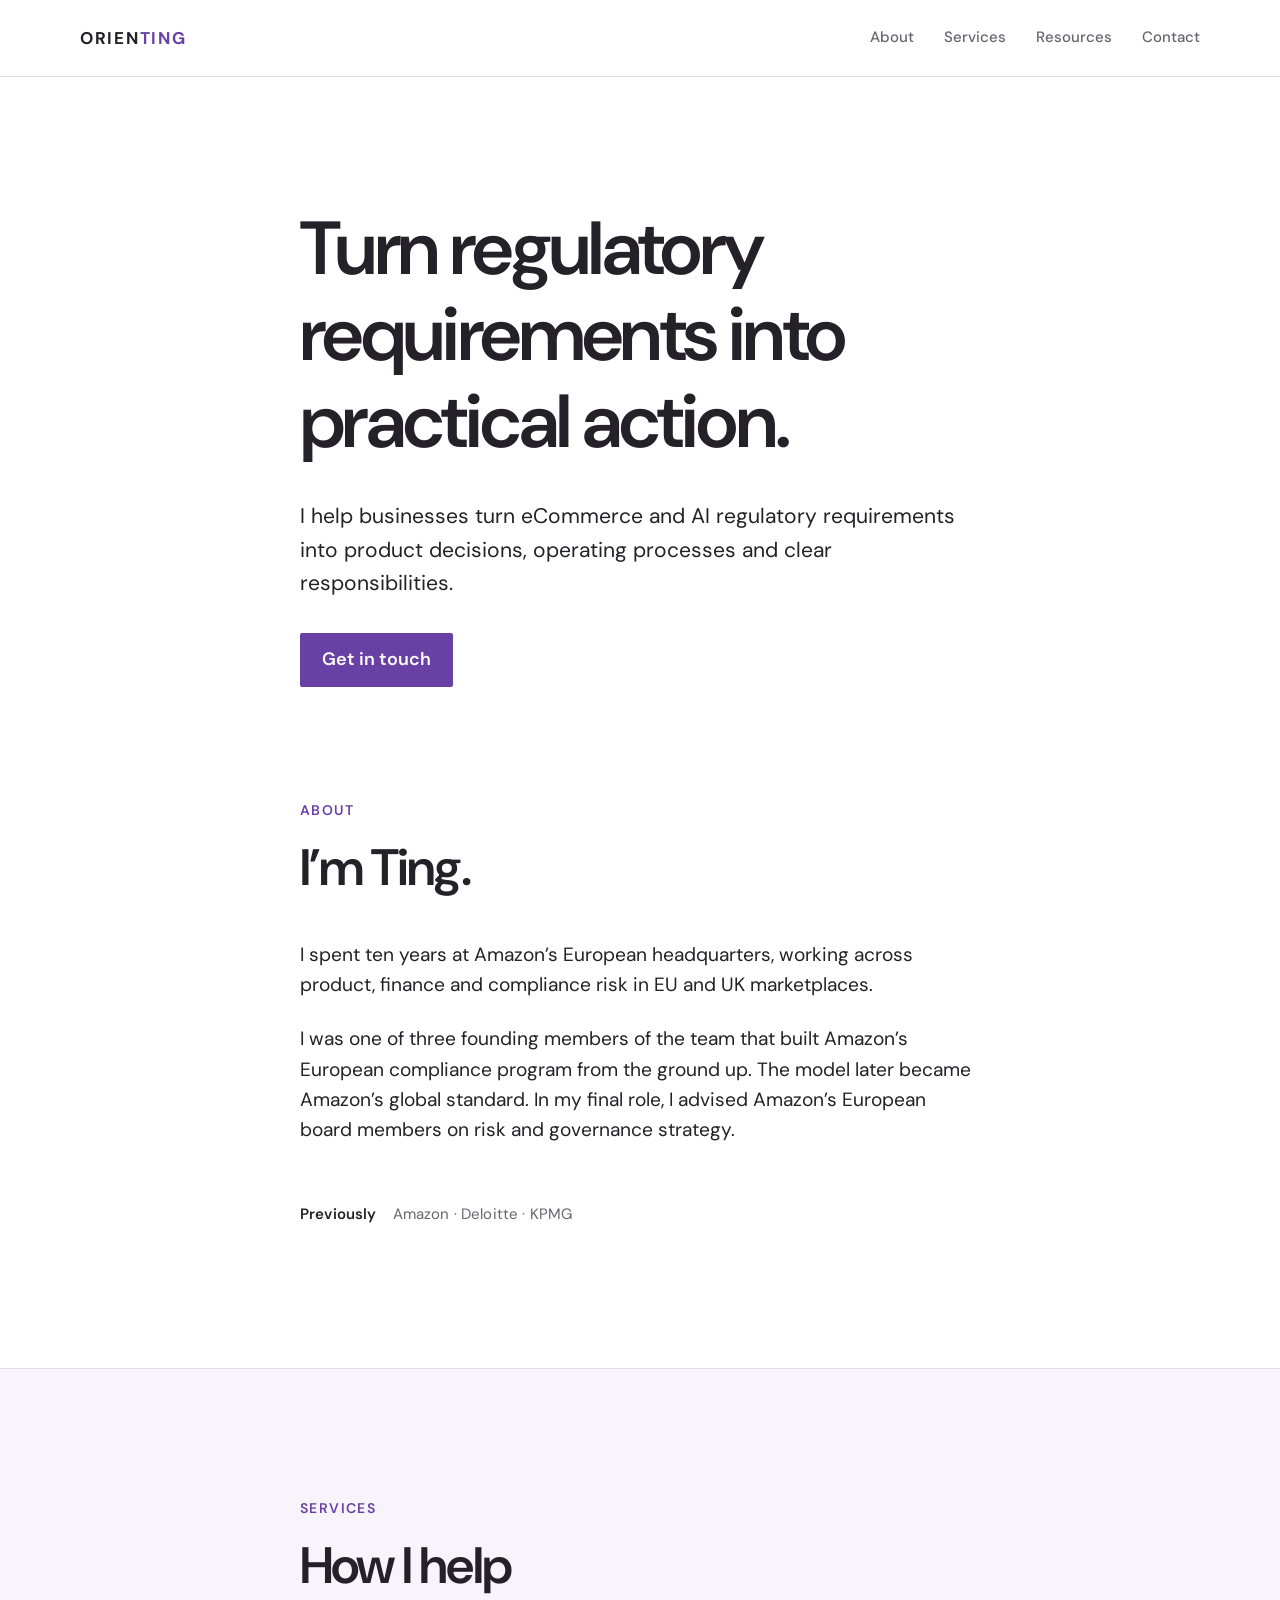
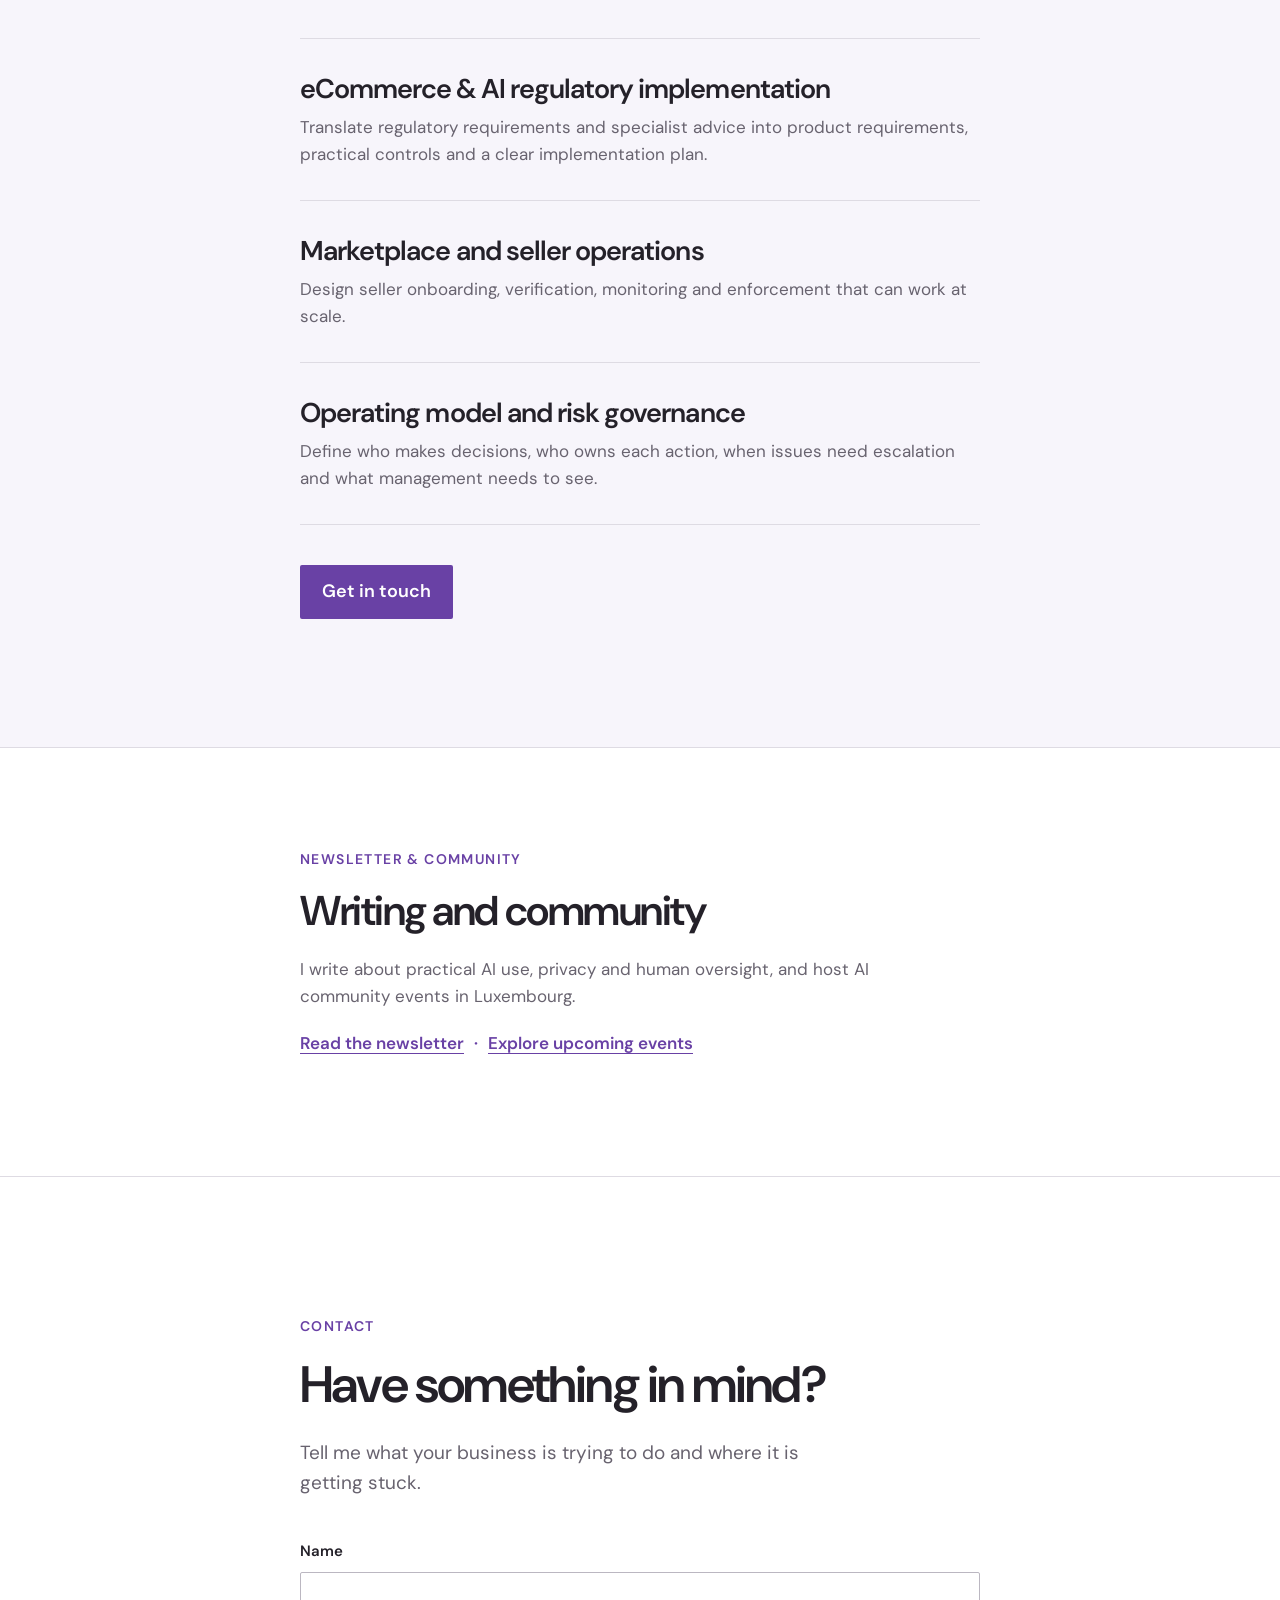
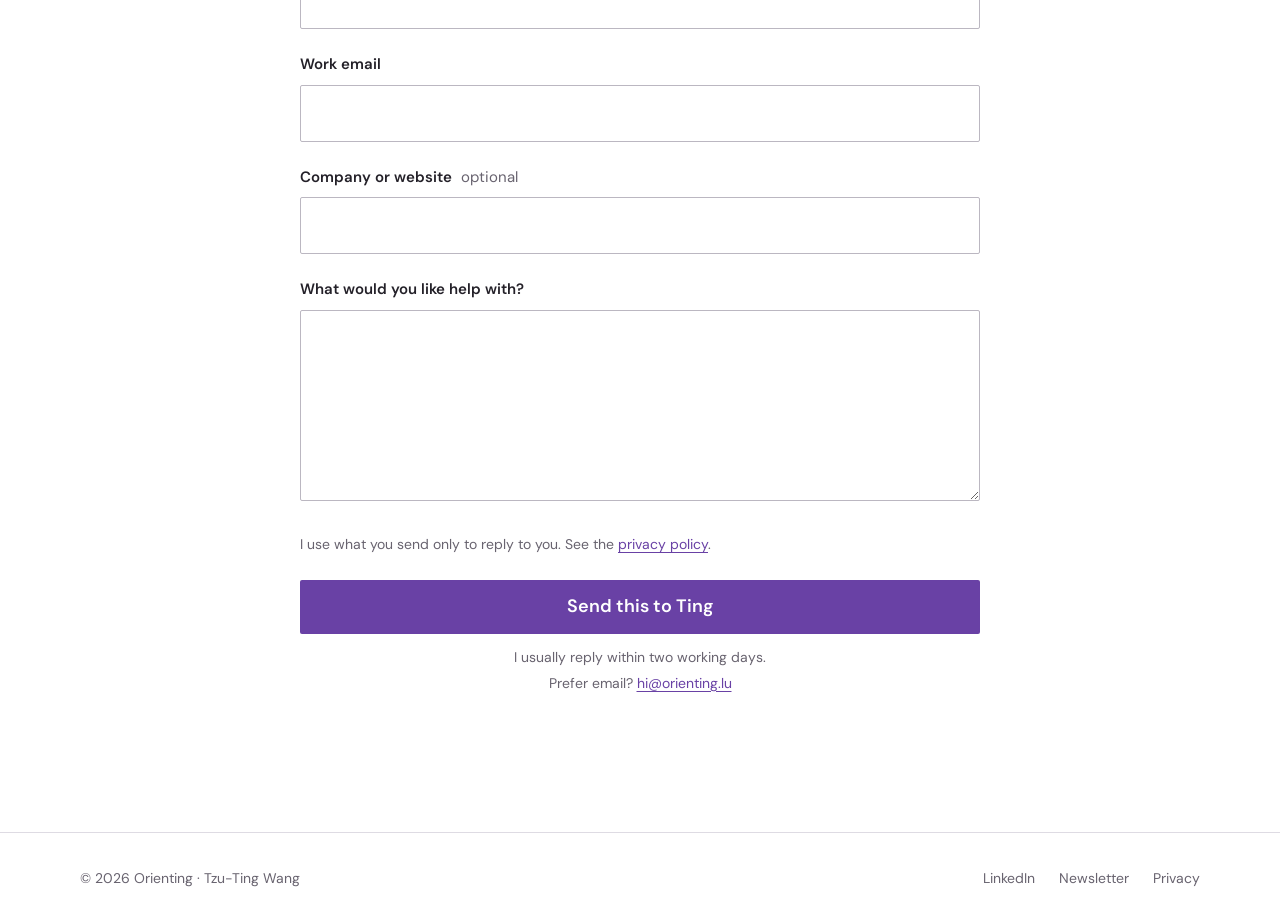
==== commit 43a58f3e: "Promote the homepage contact CTA to a filled button Replace the underlined “Discuss your project” he" ====
--- a/index.html
+++ b/index.html
@@ -115,7 +115,7 @@
       <div class="reading-column">
         <h1 id="intro-title">Turn regulatory requirements into practical action.</h1>
         <p>I help businesses turn eCommerce and AI regulatory requirements into product decisions, operating processes and clear responsibilities.</p>
-        <a class="text-cta" href="#contact">Discuss your project <span aria-hidden="true">↓</span></a>
+        <a class="primary-button" href="#contact">Get in touch</a>
       </div>
     </section>
 
@@ -148,6 +148,7 @@
             <p>Define who makes decisions, who owns each action, when issues need escalation and what management needs to see.</p>
           </article>
         </div>
+        <a class="primary-button" href="#contact">Get in touch</a>
       </div>
     </section>
 
--- a/style.css
+++ b/style.css
@@ -342,8 +342,8 @@
   overflow: hidden;
 }
 
-.submit-button {
-  width: 100%;
+.submit-button,
+.primary-button {
   min-height: 54px;
   padding: 14px 22px;
   color: #fff;
@@ -351,11 +351,37 @@
   border: 0;
   border-radius: 2px;
   font-weight: 600;
+  line-height: 1.2;
   cursor: pointer;
 }
 
-.submit-button:hover {
+.submit-button:hover,
+.primary-button:hover {
+  color: #fff;
   background: var(--accent-dark);
+}
+
+.submit-button {
+  width: 100%;
+}
+
+.primary-button {
+  display: inline-flex;
+  align-items: center;
+  justify-content: center;
+  text-decoration: none;
+}
+
+.primary-button:visited {
+  color: #fff;
+}
+
+.intro .primary-button {
+  margin-top: 8px;
+}
+
+.services .primary-button {
+  margin-top: 40px;
 }
 
 .submit-button[disabled] {
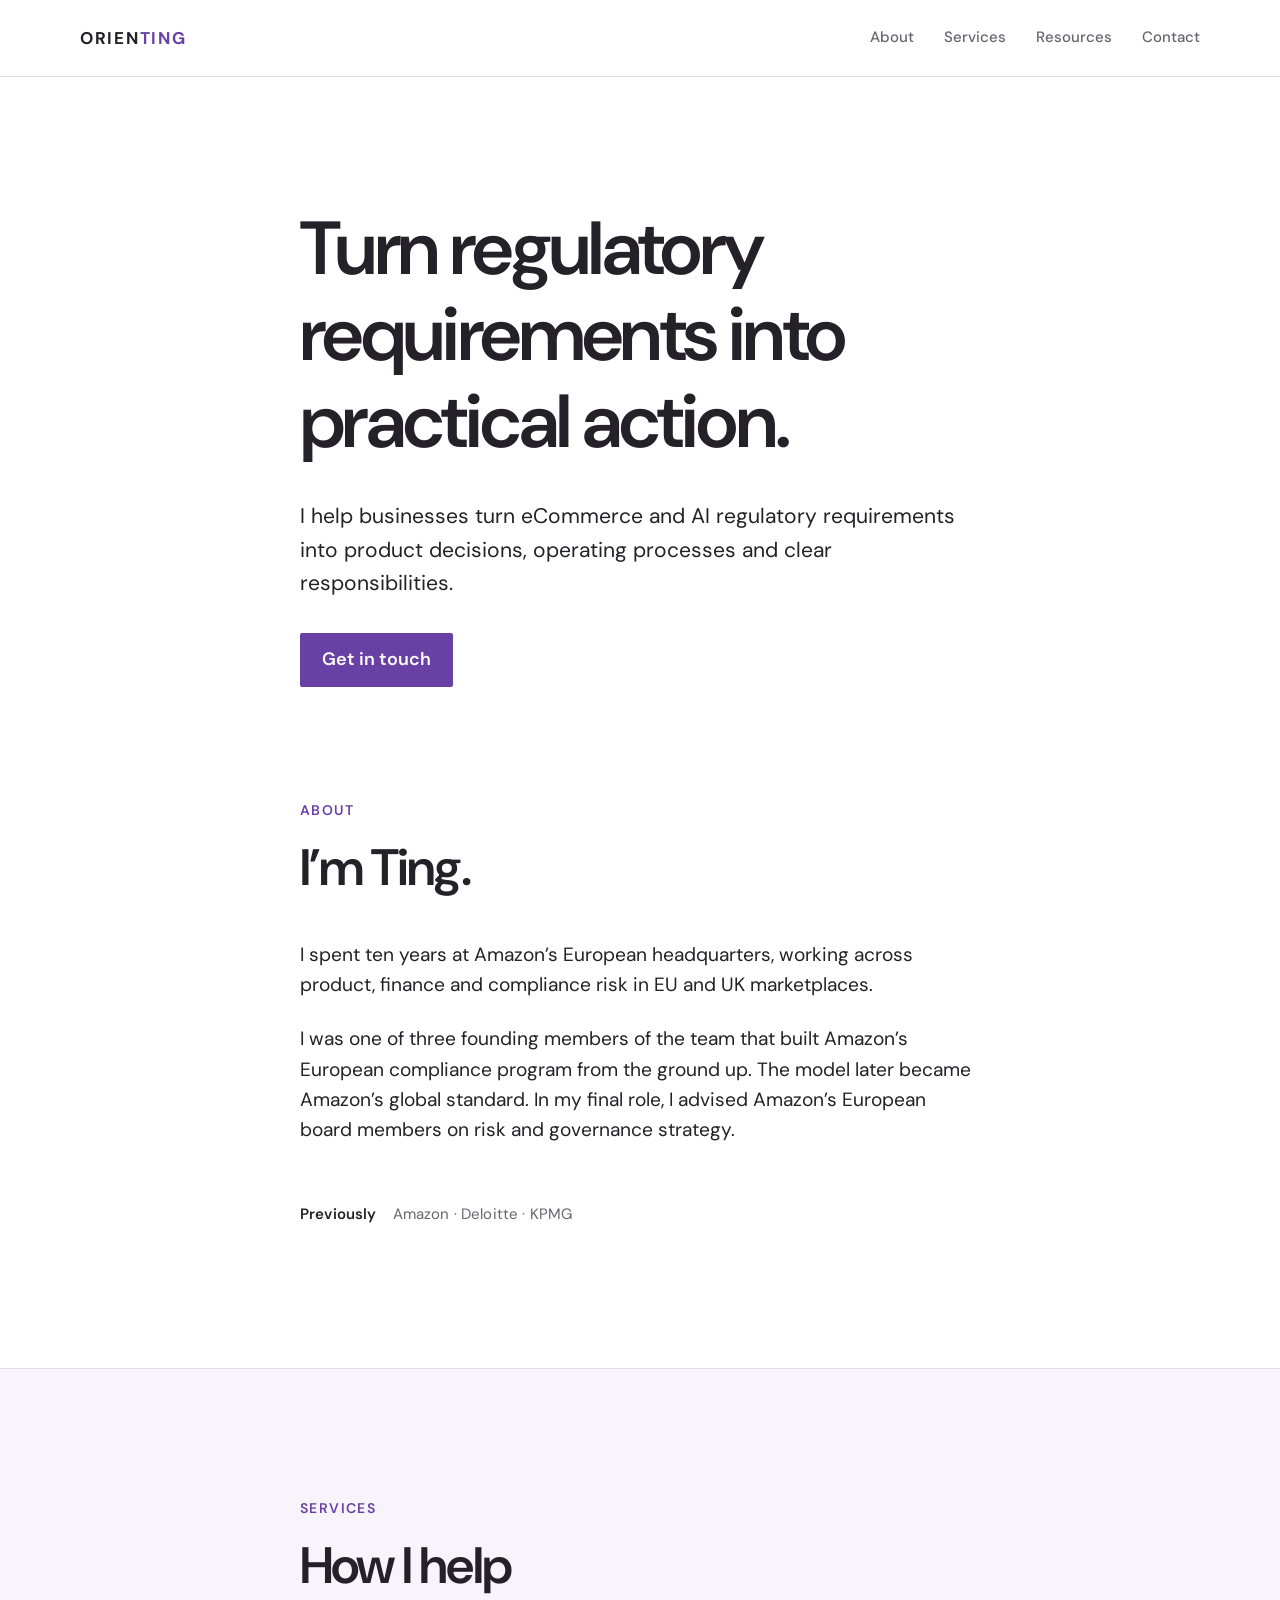
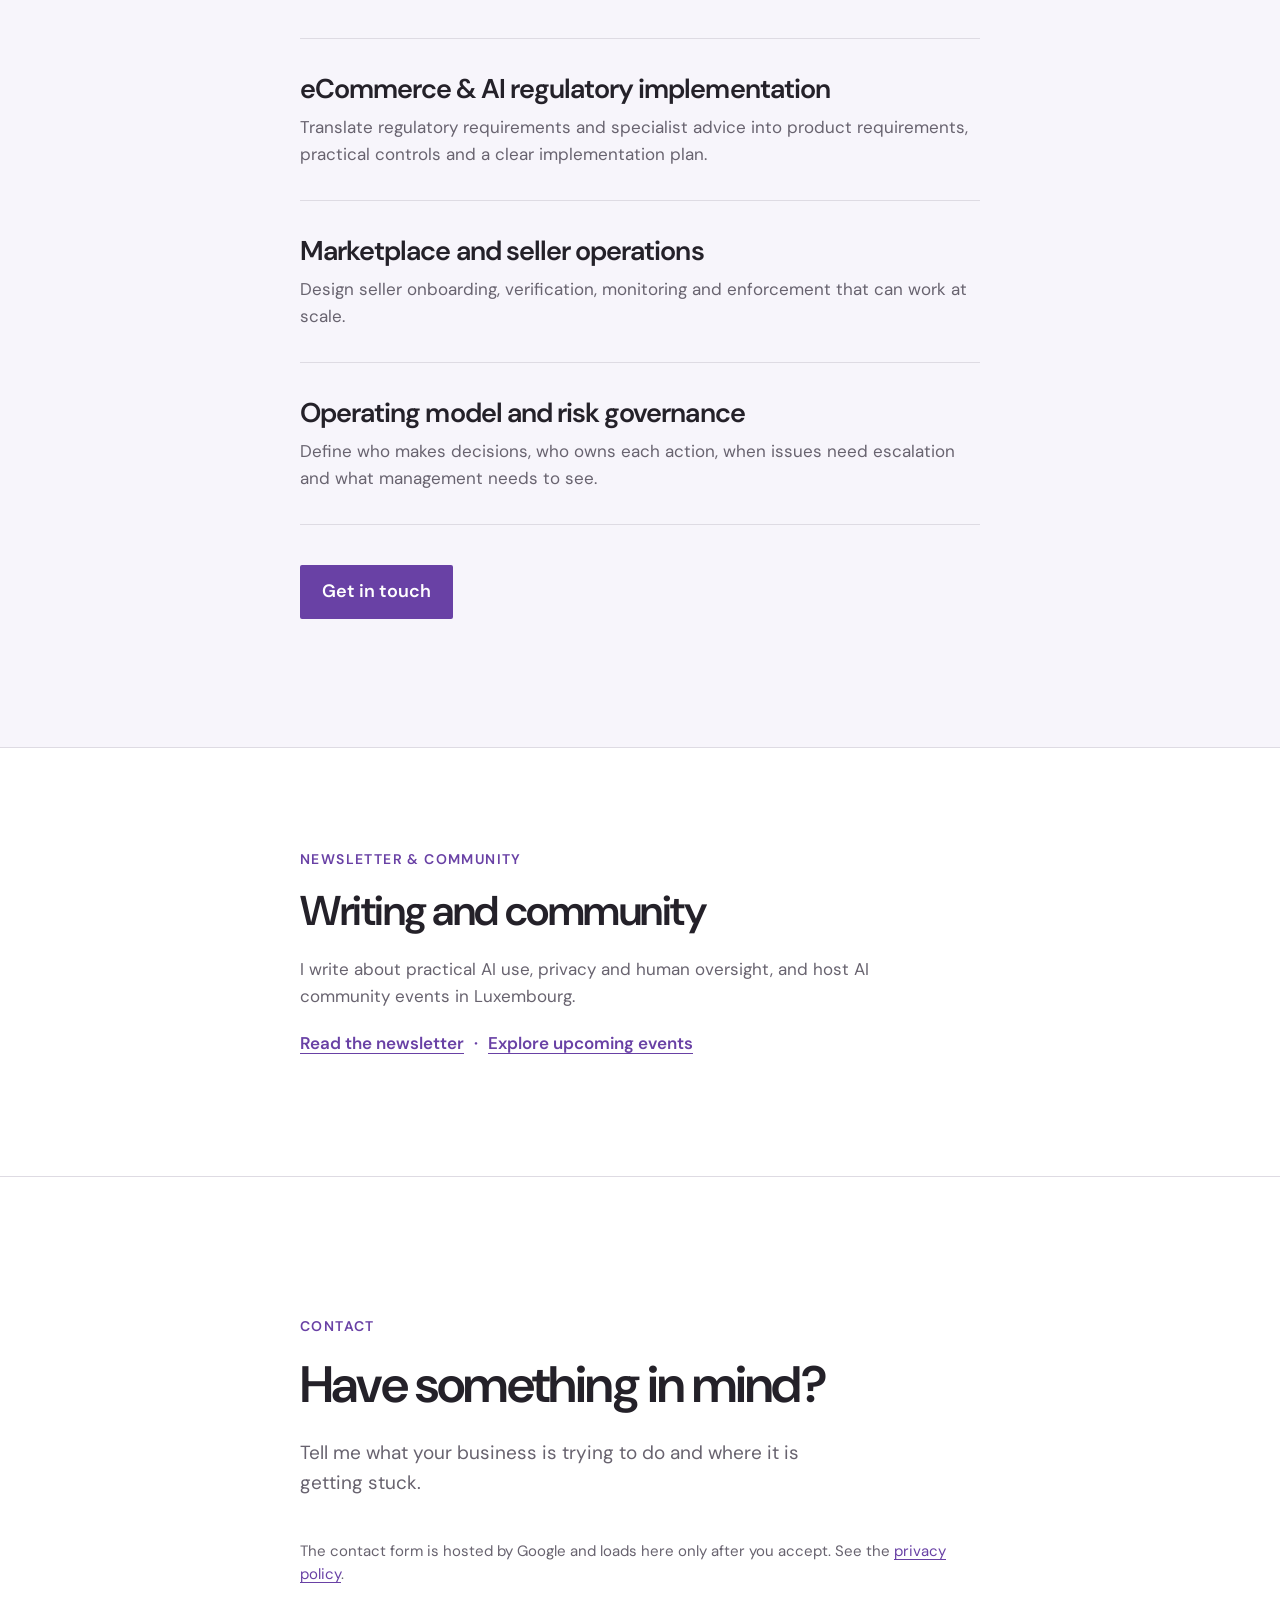
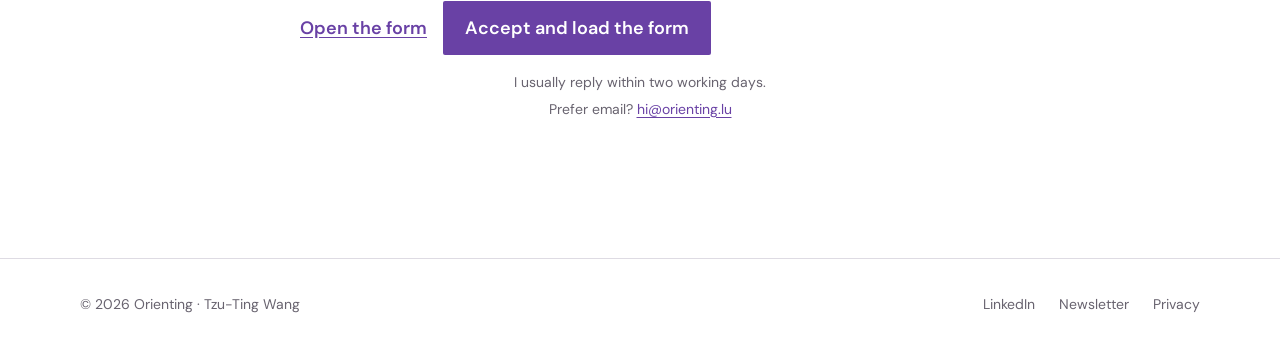
==== commit 9aafe6c9: "Replace the homepage enquiry form with a consent-gated Google Form. The contact section now embeds T" ====
--- a/index.html
+++ b/index.html
@@ -167,39 +167,24 @@
         <h2 id="contact-title">Have something in mind?</h2>
         <p class="contact__lede">Tell me what your business is trying to do and where it is getting stuck.</p>
 
-        <form class="enquiry" id="enquiryForm" method="post" action="/api/enquiry" novalidate>
-          <div class="enquiry__field">
-            <label for="name">Name</label>
-            <input type="text" id="name" name="name" autocomplete="name" required />
+        <div
+          class="consent-embed"
+          data-consent-src="https://docs.google.com/forms/d/e/1FAIpQLSd7MkLyf-q_8MC-sr6f8nqGX9sS1hpCyYgkQxh8uN-l9Clh0Q/viewform?embedded=true"
+          data-consent-title="Contact form"
+          data-consent-width="640"
+          data-consent-height="1320"
+          data-consent-scrolling="auto"
+        >
+          <div class="consent-fallback">
+            <p class="consent-fallback-note">The contact form is hosted by Google and loads here only after you accept. See the <a href="/privacy">privacy policy</a>.</p>
+            <p class="consent-fallback-actions">
+              <a href="https://docs.google.com/forms/d/e/1FAIpQLSd7MkLyf-q_8MC-sr6f8nqGX9sS1hpCyYgkQxh8uN-l9Clh0Q/viewform" target="_blank" rel="noopener">Open the form</a>
+              <button type="button" class="submit-button" data-consent-accept>Accept and load the form</button>
+            </p>
           </div>
-
-          <div class="enquiry__field">
-            <label for="email">Work email</label>
-            <input type="email" id="email" name="email" autocomplete="email" required />
-          </div>
-
-          <div class="enquiry__field">
-            <label for="company">Company or website <span>optional</span></label>
-            <input type="text" id="company" name="company" autocomplete="organization" />
-          </div>
-
-          <div class="enquiry__field">
-            <label for="message">What would you like help with?</label>
-            <textarea id="message" name="message" rows="6" required></textarea>
-          </div>
-
-          <p class="enquiry__privacy">I use what you send only to reply to you. See the <a href="/privacy">privacy policy</a>.</p>
-
-          <div class="enquiry__trap" aria-hidden="true">
-            <label for="website">Do not fill this in</label>
-            <input type="text" id="website" name="website" tabindex="-1" autocomplete="off" />
-          </div>
-
-          <button type="submit" class="submit-button" id="enquirySubmit">Send this to Ting</button>
-          <p class="enquiry__note">I usually reply within two working days.</p>
-          <p class="enquiry__fallback">Prefer email? <a href="mailto:hi@orienting.lu">hi@orienting.lu</a></p>
-          <p class="enquiry__status" id="enquiryStatus" role="status" aria-live="polite"></p>
-        </form>
+        </div>
+        <p class="enquiry__note">I usually reply within two working days.</p>
+        <p class="enquiry__fallback">Prefer email? <a href="mailto:hi@orienting.lu">hi@orienting.lu</a></p>
       </div>
     </section>
   </main>
@@ -216,5 +201,6 @@
   </footer>
 
   <script src="/script.js"></script>
+  <script src="/consent.js"></script>
 </body>
 </html>
--- a/style.css
+++ b/style.css
@@ -276,70 +276,56 @@
   font-size: 19px;
 }
 
-.enquiry__field {
-  margin-bottom: 24px;
-}
-
-.enquiry__field label {
-  display: block;
-  margin-bottom: 8px;
+.consent-embed {
+  width: 100%;
+  min-width: 0;
+}
+
+.consent-fallback-note {
+  margin: 0 0 16px;
+  color: var(--muted);
   font-size: 15px;
-  font-weight: 600;
-}
-
-.enquiry__field label span {
-  margin-left: 5px;
-  color: var(--muted);
-  font-weight: 400;
-}
-
-.enquiry__field input,
-.enquiry__field textarea {
-  width: 100%;
-  padding: 14px 15px;
-  color: var(--text);
-  background: var(--background);
-  border: 1px solid #bbb7c1;
-  border-radius: 2px;
-  font-size: 17px;
-}
-
-.enquiry__field textarea {
-  min-height: 164px;
-  resize: vertical;
-}
-
-.enquiry__field input:focus,
-.enquiry__field textarea:focus {
-  border-color: var(--accent);
-  box-shadow: 0 0 0 1px var(--accent);
-  outline: 0;
-}
-
-.enquiry__field input[aria-invalid="true"],
-.enquiry__field textarea[aria-invalid="true"] {
-  border-color: #a43c32;
-}
-
-.enquiry__privacy {
-  margin: 0 0 24px;
-  color: var(--muted);
-  font-size: 14px;
-}
-
-.enquiry__privacy a,
+  line-height: 1.5;
+}
+
+.consent-fallback-note a,
 .enquiry__fallback a {
   color: var(--accent);
   text-decoration: underline;
   text-underline-offset: 3px;
 }
 
-.enquiry__trap {
-  position: absolute;
-  left: -9999px;
-  width: 1px;
-  height: 1px;
-  overflow: hidden;
+.consent-fallback-actions {
+  display: flex;
+  flex-wrap: wrap;
+  align-items: center;
+  gap: 12px 16px;
+  margin: 0;
+}
+
+.consent-fallback-actions a {
+  color: var(--accent);
+  font-weight: 600;
+  text-decoration: underline;
+  text-underline-offset: 3px;
+}
+
+.consent-fallback-actions .submit-button {
+  width: auto;
+}
+
+.consent-embed.is-loaded .consent-fallback,
+.consent-fallback[hidden] {
+  display: none !important;
+}
+
+.consent-embed iframe {
+  display: block;
+  width: 100%;
+  max-width: 100%;
+  height: 1320px;
+  border: 0;
+  background: transparent;
 }
 
 .submit-button,
@@ -384,14 +370,9 @@
   margin-top: 40px;
 }
 
-.submit-button[disabled] {
-  opacity: 0.6;
-  cursor: progress;
-}
-
 .enquiry__note,
 .enquiry__fallback {
-  margin: 12px 0 0;
+  margin: 16px 0 0;
   color: var(--muted);
   text-align: center;
   font-size: 14px;
@@ -399,38 +380,6 @@
 
 .enquiry__fallback {
   margin-top: 4px;
-}
-
-.enquiry__status {
-  margin: 20px 0 0;
-  text-align: center;
-  font-size: 16px;
-  font-weight: 600;
-}
-
-.enquiry__status:empty {
-  margin: 0;
-}
-
-.enquiry__status.is-error {
-  color: #a43c32;
-}
-
-.enquiry__status.is-success {
-  color: var(--accent-dark);
-}
-
-.enquiry--sent .enquiry__field,
-.enquiry--sent .enquiry__privacy,
-.enquiry--sent .submit-button,
-.enquiry--sent .enquiry__note,
-.enquiry--sent .enquiry__fallback {
-  display: none;
-}
-
-.enquiry--sent .enquiry__status {
-  padding: 28px 0;
-  font-size: 19px;
 }
 
 .footer {
@@ -653,6 +602,19 @@
     margin-bottom: 36px;
   }
 
+  .consent-embed iframe {
+    height: 1580px;
+  }
+
+  .consent-fallback-actions {
+    align-items: stretch;
+    flex-direction: column;
+  }
+
+  .consent-fallback-actions .submit-button {
+    width: 100%;
+  }
+
   .footer__inner {
     align-items: flex-start;
     flex-direction: column;
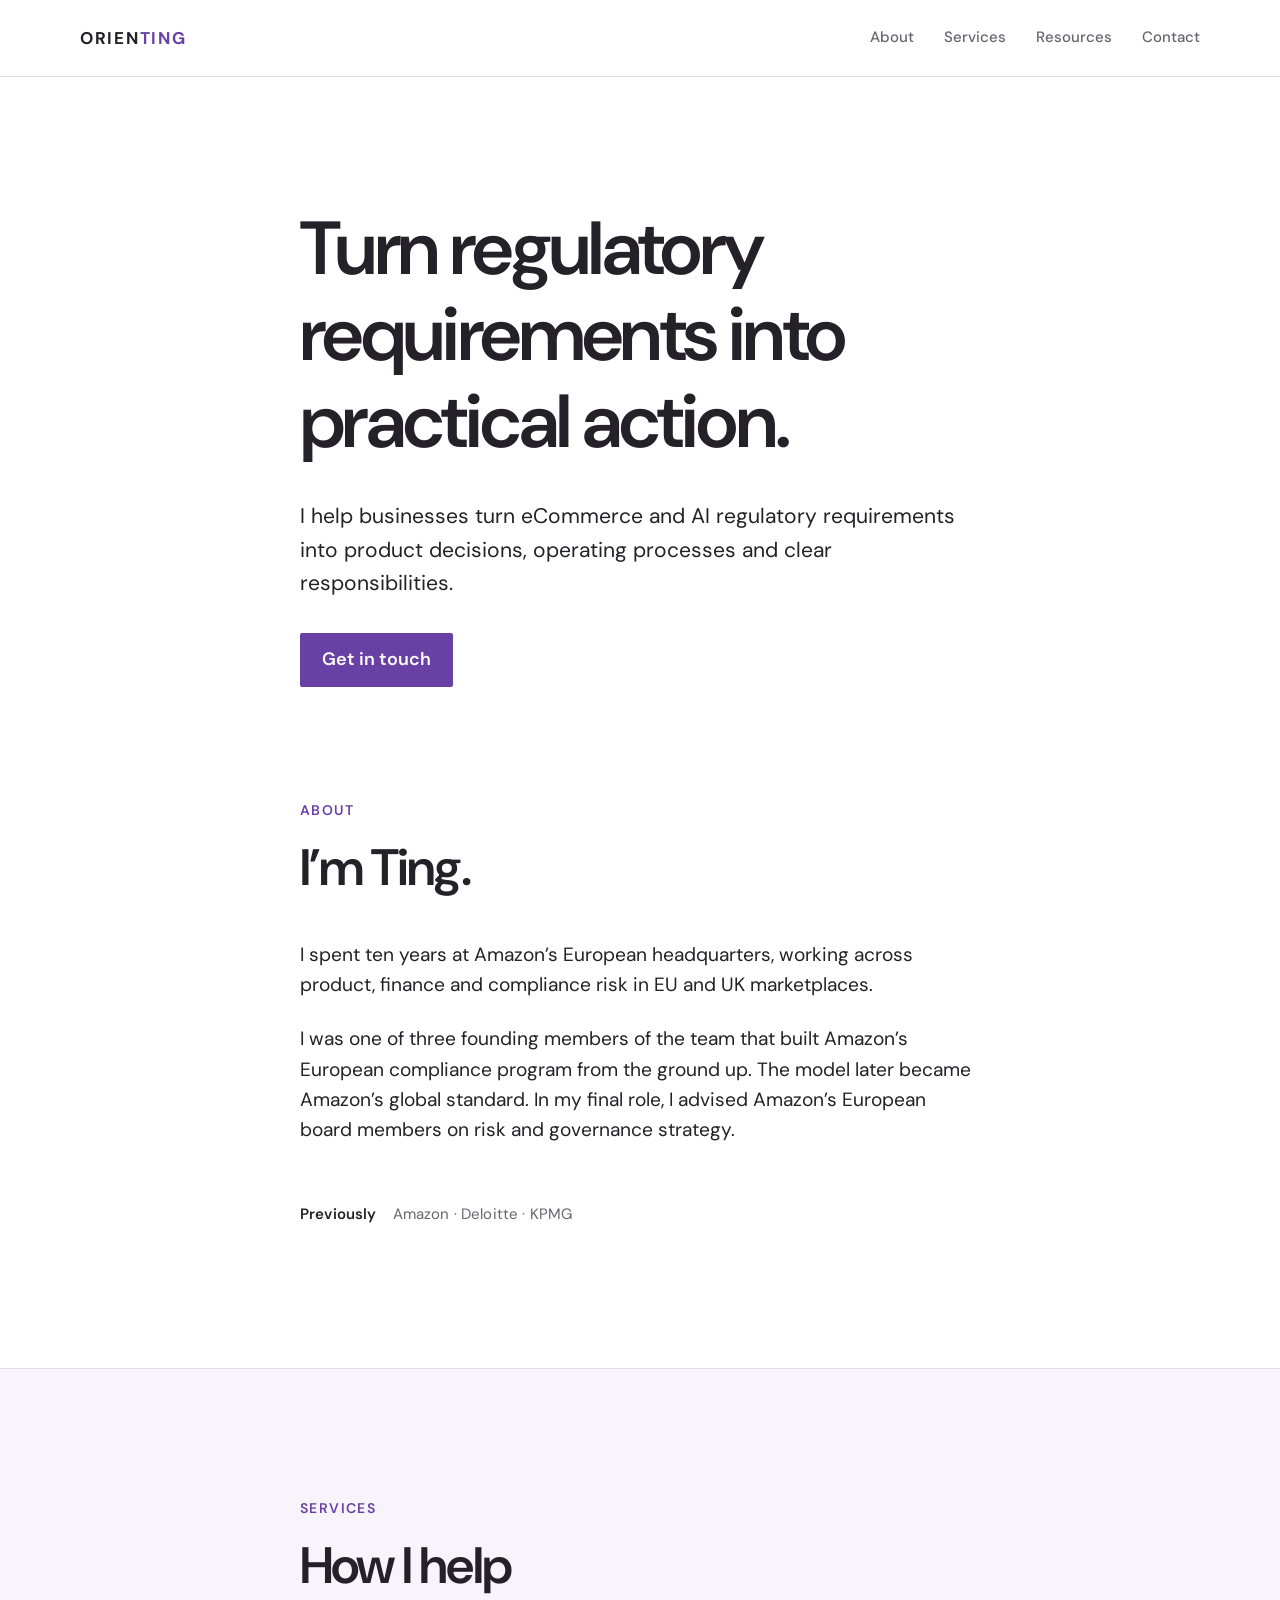
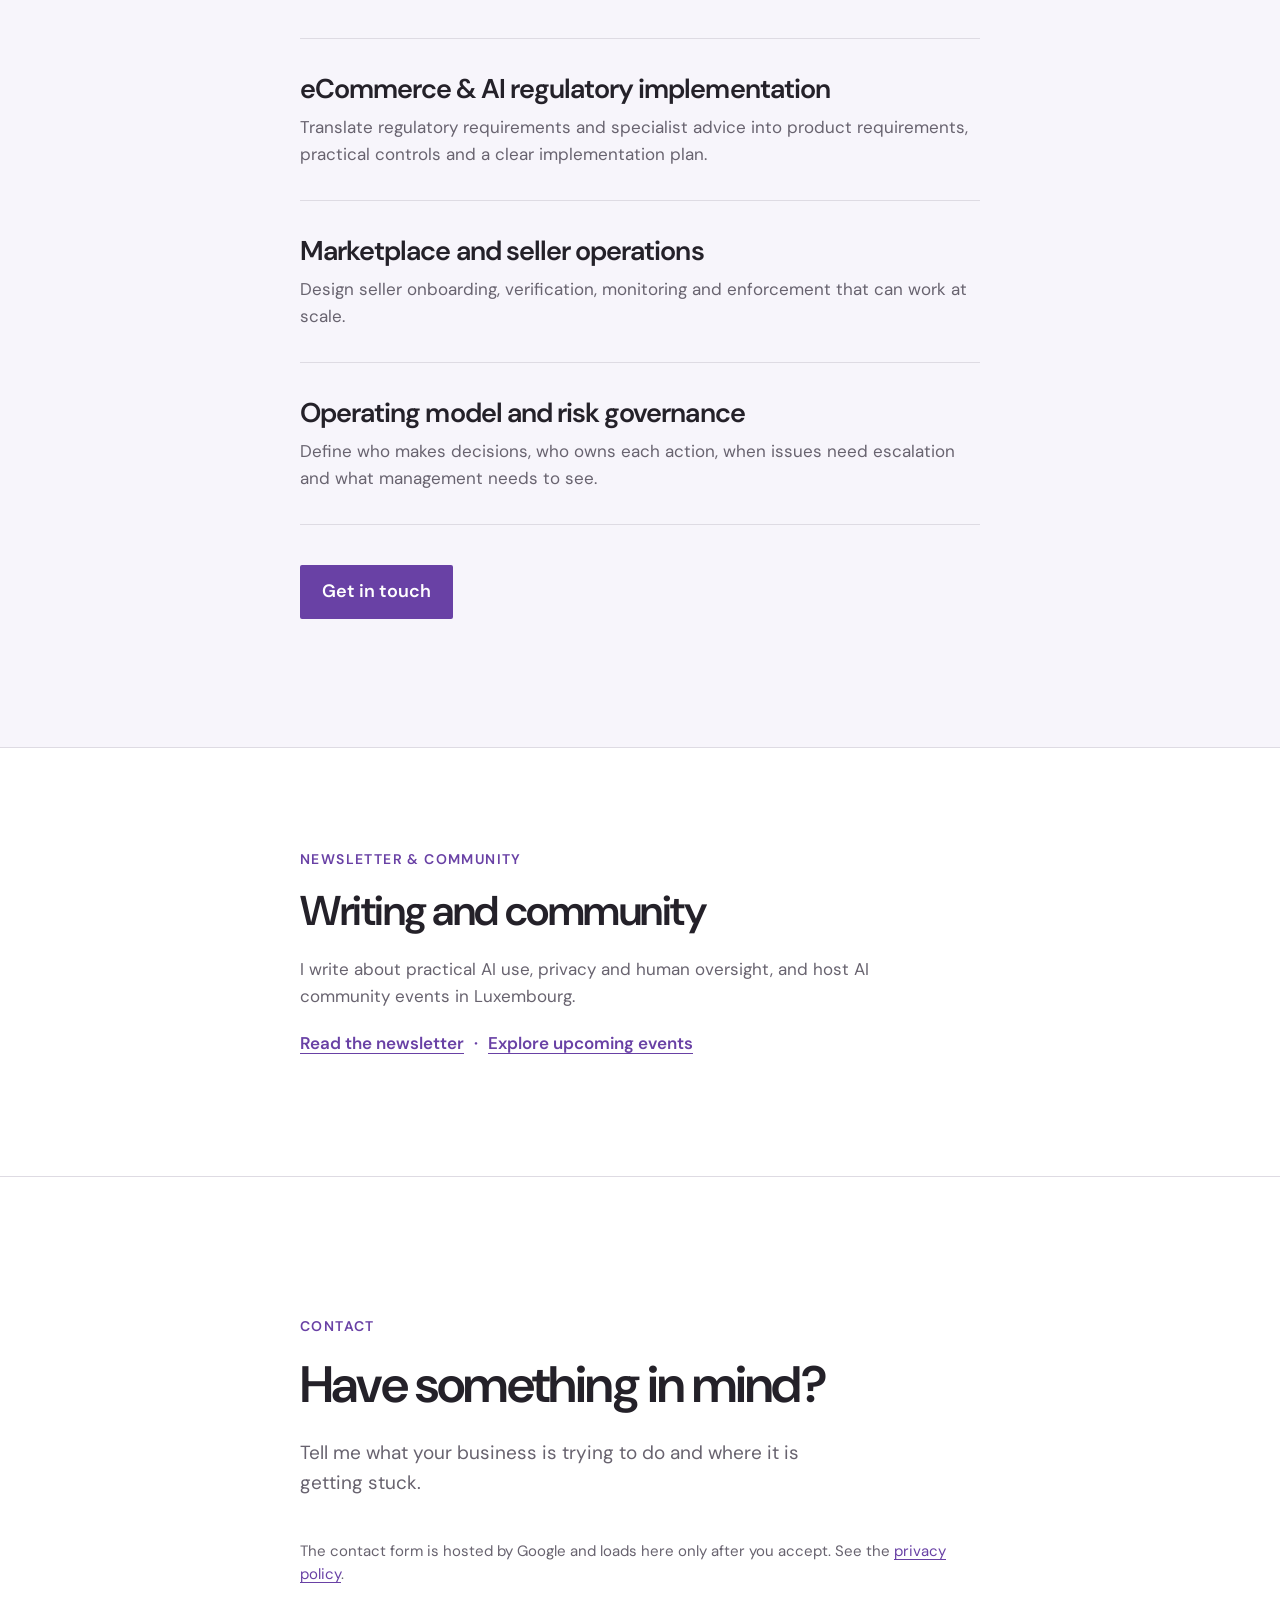
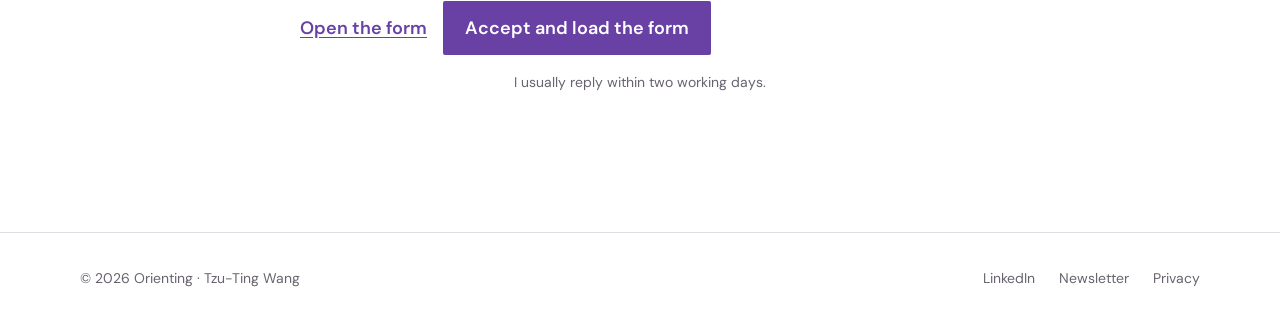
==== commit 91297dcf: "Remove the published inbox address from the site. The Google Form is the contact route. The privacy " ====
--- a/index.html
+++ b/index.html
@@ -40,7 +40,6 @@
         "@id": "https://orienting.lu/#organization",
         "name": "Orienting",
         "url": "https://orienting.lu/",
-        "email": "hi@orienting.lu",
         "description": "Independent advice from Ting Wang on turning eCommerce and AI regulatory requirements into product decisions, operating processes and clear responsibilities.",
         "founder": { "@id": "https://orienting.lu/#tzu-ting-wang" },
         "areaServed": { "@type": "Place", "name": "Worldwide" },
@@ -62,7 +61,6 @@
         "jobTitle": "Founder, Orienting",
         "worksFor": { "@id": "https://orienting.lu/#organization" },
         "url": "https://orienting.lu/",
-        "email": "hi@orienting.lu",
         "knowsLanguage": ["en", "zh"],
         "alumniOf": [
           { "@type": "Organization", "name": "Amazon" },
@@ -184,7 +182,6 @@
           </div>
         </div>
         <p class="enquiry__note">I usually reply within two working days.</p>
-        <p class="enquiry__fallback">Prefer email? <a href="mailto:hi@orienting.lu">hi@orienting.lu</a></p>
       </div>
     </section>
   </main>
--- a/style.css
+++ b/style.css
@@ -288,8 +288,7 @@
   line-height: 1.5;
 }
 
-.consent-fallback-note a,
-.enquiry__fallback a {
+.consent-fallback-note a {
   color: var(--accent);
   text-decoration: underline;
   text-underline-offset: 3px;
@@ -370,16 +369,11 @@
   margin-top: 40px;
 }
 
-.enquiry__note,
-.enquiry__fallback {
+.enquiry__note {
   margin: 16px 0 0;
   color: var(--muted);
   text-align: center;
   font-size: 14px;
-}
-
-.enquiry__fallback {
-  margin-top: 4px;
 }
 
 .footer {
